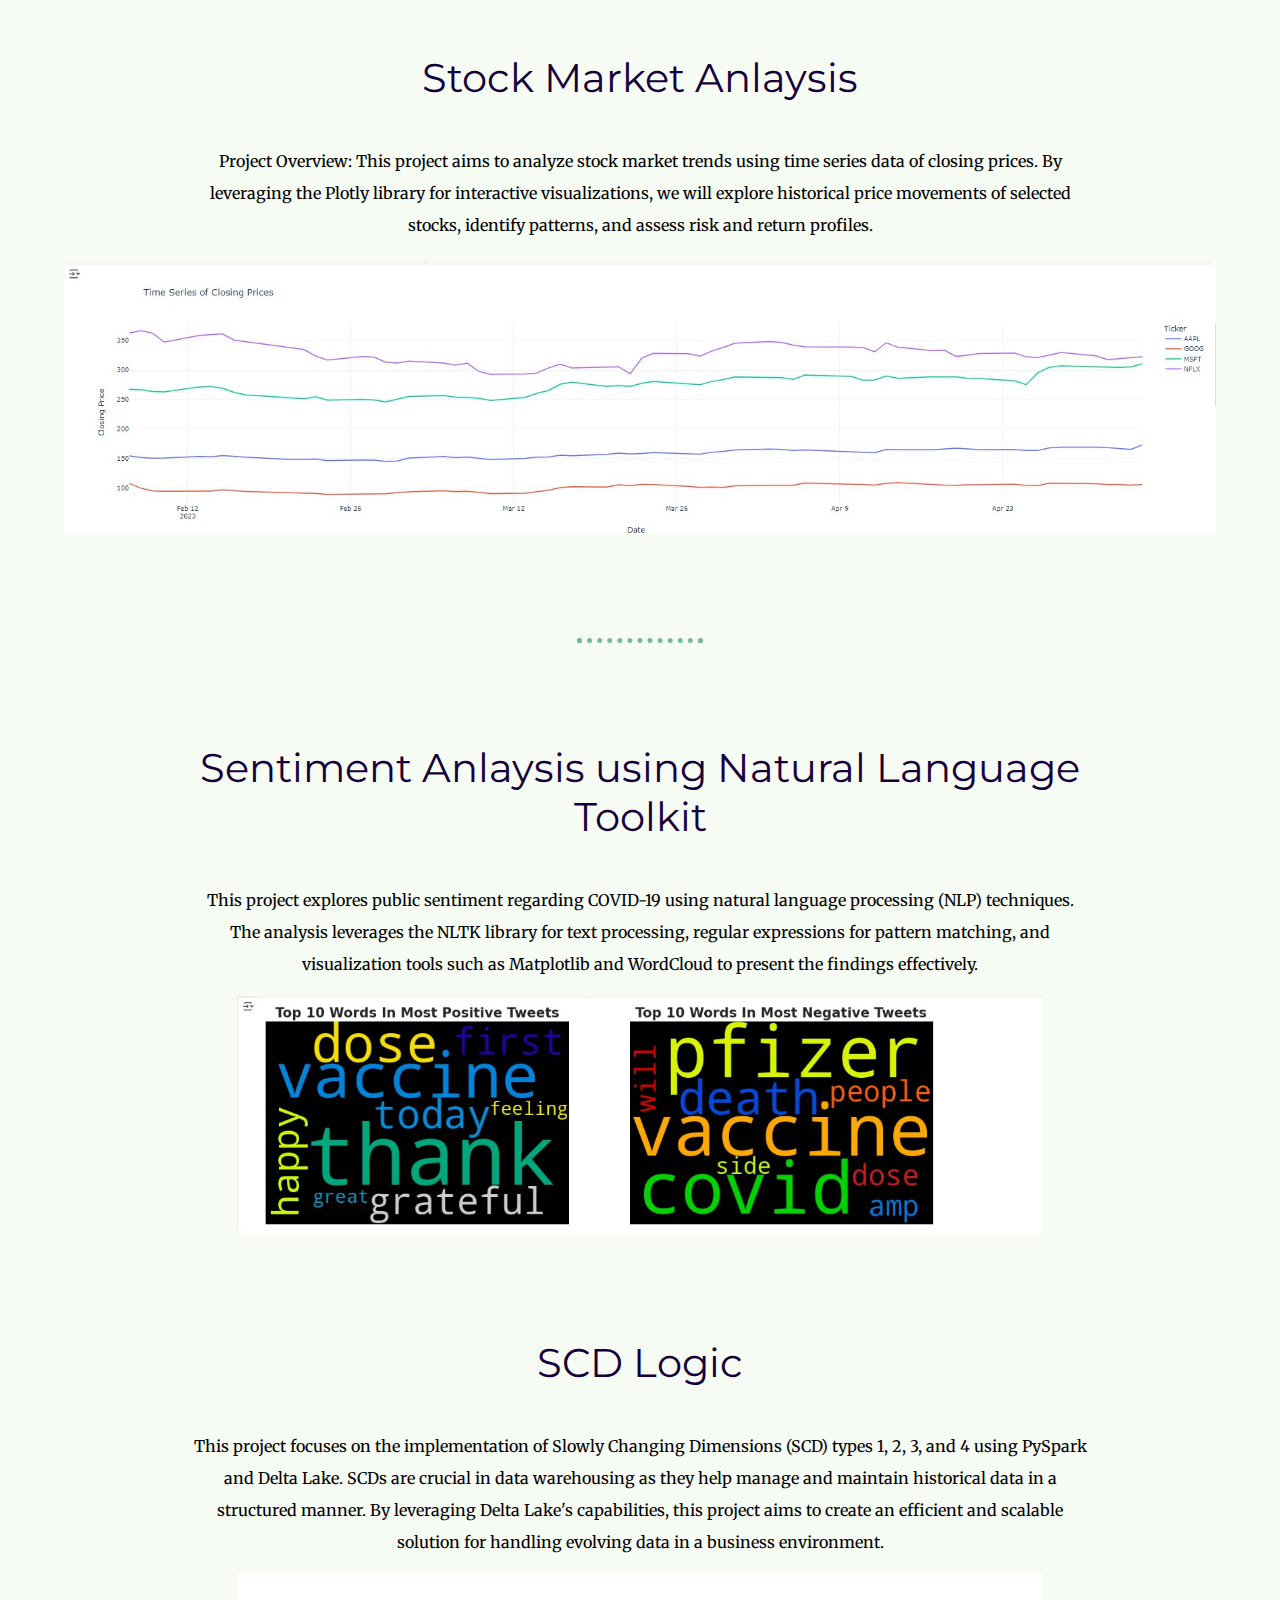
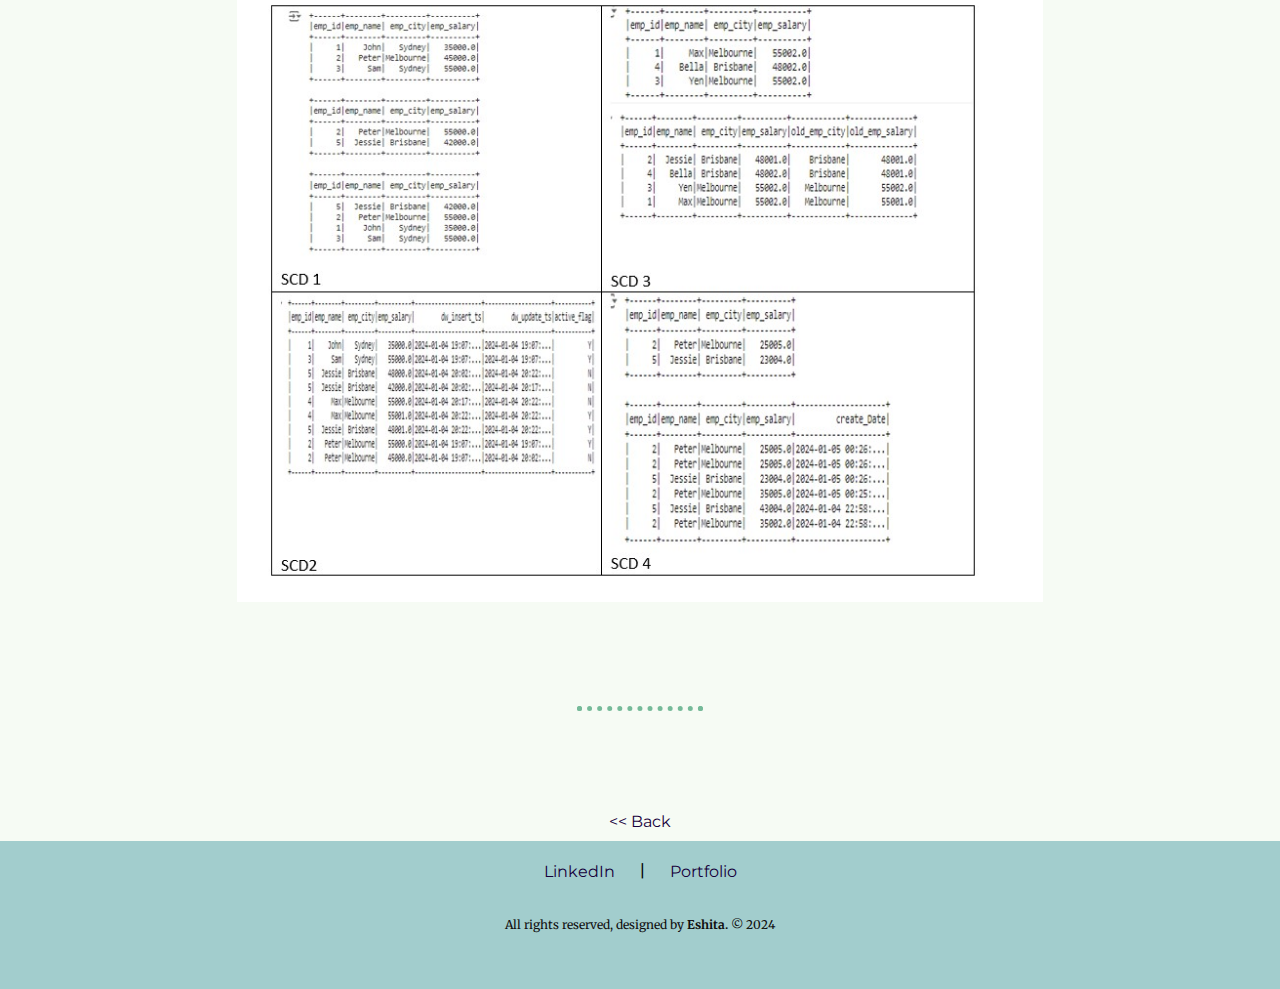
==== projects.html @ a1ab0dfa "Added project showcase page" ====
<!DOCTYPE html>
<html lang="en" dir="ltr">
  <head>
    <meta charset="utf-8">
    <title>Eshita</title>
    <!-- <meta http-equiv="refresh" content="10"> ********* This code auto refreshes your webpage after a set period of time-->
    <link rel="stylesheet" href="css/style.css">
    <link rel="icon" href="favicon.ico">
    <link rel="preconnect" href="https://fonts.googleapis.com">
    <link rel="preconnect" href="https://fonts.gstatic.com" crossorigin>
    <link href="https://fonts.googleapis.com/css2?family=Merriweather&family=Montserrat&family=Sacramento&display=swap" rel="stylesheet">
  </head>

  <body>
    

    <div class="two">
      <div class="profile">
        <br>
        <h2>Stock Market Anlaysis</h2>
        <p class="portfolio-introduction">
            Project Overview: This project aims to analyze stock market trends using time series data of closing prices. By leveraging the Plotly library for interactive visualizations, we will explore historical price movements of selected stocks, identify patterns, and assess risk and return profiles.</p>
        <br>
        <img class="worksample-image" src="images/stockmarket.jpg" alt="Eshita's picture">
      </div>
      <hr>



      <div class="portfolio-row">
        <h2>Sentiment Anlaysis using Natural Language Toolkit</h2>
        <p>This project explores public sentiment regarding COVID-19 using natural language processing (NLP) techniques. The analysis leverages the NLTK library for text processing, regular expressions for pattern matching, and visualization tools 
            such as Matplotlib and WordCloud to present the findings effectively.</p>
        <img class="worksample-image" src="images/sentimentanalysis.jpg" alt="computer-image">
      </div>

      <div class="portfolio-row">
        <h2>SCD Logic</h2>
        <p>This project focuses on the implementation of Slowly Changing Dimensions (SCD) types 1, 2, 3, and 4 using PySpark and Delta Lake. SCDs are crucial in data warehousing as they help manage and maintain historical data in a structured manner. By leveraging Delta Lake's capabilities, this project aims to create an efficient and scalable solution for handling evolving data in a business environment.</p>
        <img class="worksample-image" src="images/scdlogic.jpg" alt="computer-image">
      </div>

 
      <hr>
      <div class="contact-me">
        <a href="index.html"><< Back</a>
      </div>
      

    </div>

    <div class="three">
      <a class="footer-link" href="https://www.linkedin.com/in/eshita1/">LinkedIn</a> |
      
      <a class="footer-link" href="https://github.com/Eshita781996">Portfolio</a>
      <br>
      <p class="copyright"> All rights reserved, designed by <strong>Eshita.</strong> © 2024</p>

    </div>


  </body>

</html>
---- css/style.css ----
h1{
  font-family: 'Sacramento', cursive;
  font-size: 3.625rem;
  margin: 15px auto 0 auto;
}

h2{
  color: #16003B;
  font-family: 'Montserrat', sans-serif;
  font-size: 2.5rem;
  font-weight: normal;
  padding-bottom: 10px;
}

h3{
  font-family: 'Montserrat', sans-serif;
  color: #16003B;
}

a{
  color: #16003B;
  font-family: 'Montserrat', sans-serif;
  margin: 10px 20px;
  text-decoration: none;
}

a:hover{
  color: #EAF6F6;
}

hr{
  border: dotted #76BA99 5px;
  border-bottom: none;
  width: 9%;
  margin: 100px auto 100px auto;
}

body{
  margin: 0;
  text-align: center;
  font-family: 'Merriweather', serif;
  color: #000000;
}

p{
  line-height: 2;
}

.alx{
  margin: inherit;
}

.alx:hover{
  color: blue;
}

.horizontal-rule-1{
  margin-top: 0;
  margin-bottom: 40px;
}

.horizontal-rule-2{
  margin-bottom: 3px;
}

.one{
  background-color: #A2CDCD;
  position: relative;
  padding-top: 126px;
}

.two{
  background-color: #F6FBF4;
  margin: 0 auto;
  padding-bottom: 10px;
}

.three{
  background-color: #A2CDCD;
  /* padding: 50px 0 20px; --------- padding removes color But will adjust container*/
  padding-top: 20px;
  padding-bottom: 20px;
}

.me{
  max-width: 23.5%;
  float: left;
  margin-left: 30px;
  margin-top: -55px;
}

.hey{
  padding-left: 20%;
}

.header1{
  color: black;
  font-weight: bold;
  margin-top: 60px;
  margin-bottom: 0;
  font-size: 30px;
}

.top-cloud{
  position: absolute;
  right: 185px;
  top: 40px;
}

.buttom-cloud{
  position: absolute;
  left: 350px;
  bottom: 400px;
}

.my-image{
  max-width: 30%;
}
.worksample-image{
  max-width: 90%;
}
.mountain{
  max-width: 200px;
  margin-top: 55px;
  margin-bottom: 3px;
}

.skill-row{
  max-width: 50%;
  margin: 100px auto 100px auto;
  text-align: left;
}
.portfolio-row{
  max-width: 70%;
  margin: 100px auto 100px auto;
  text-align: center;
}

.computer{
  width: 25%;
  float: left;
  margin-right: 30px;
}

.technical-writing{
  width: 25%;
  float: right;
  margin-right: 30px;
  /* To keep the text under the image use the clear elemnt, that is

    .(whatever class name you give to the <p> tag) {
      clear: left;
  }*/
}

.time-management{
  width: 25%;
  float: left;
  margin-right: 30px;
}

.introduction{
  width: 30%;
  margin: auto;
}
.portfolio-introduction{
  width: 70%;
  margin: auto;
}

.telephone{
  margin-right: 15px;
}

.contact-message{
  width: 40%;
  margin: 25px auto 40px;
}

.copyright{
  color: #100F0F;
  font-size: 0.75rem;
  padding: 20px 0;
}

.btn{
  background: #11cdd4;
  background-image: -webkit-linear-gradient(top, #11cdd4, #11999e);
  background-image: -moz-linear-gradient(top, #11cdd4, #11999e);
  background-image: -ms-linear-gradient(top, #11cdd4, #11999e);
  background-image: -o-linear-gradient(top, #11cdd4, #11999e);
  background-image: linear-gradient(to bottom, #11cdd4, #11999e);
  -webkit-border-radius: 8;
  -moz-border-radius: 8;
  border-radius: 8px;
  font-family: 'Montserrat', sans-serif;;
  color: #ffffff;
  font-size: 20px;
  padding: 10px 20px 10px 20px;
  text-decoration: none;
}

.btn:hover{
  background: #30e3cb;
  background-image: -webkit-linear-gradient(top, #30e3cb, #2bc4ed);
  background-image: -moz-linear-gradient(top, #30e3cb, #2bc4ed);
  background-image: -ms-linear-gradient(top, #30e3cb, #2bc4ed);
  background-image: -o-linear-gradient(top, #30e3cb, #2bc4ed);
  background-image: linear-gradient(to bottom, #30e3cb, #2bc4ed);
  text-decoration: none;
}
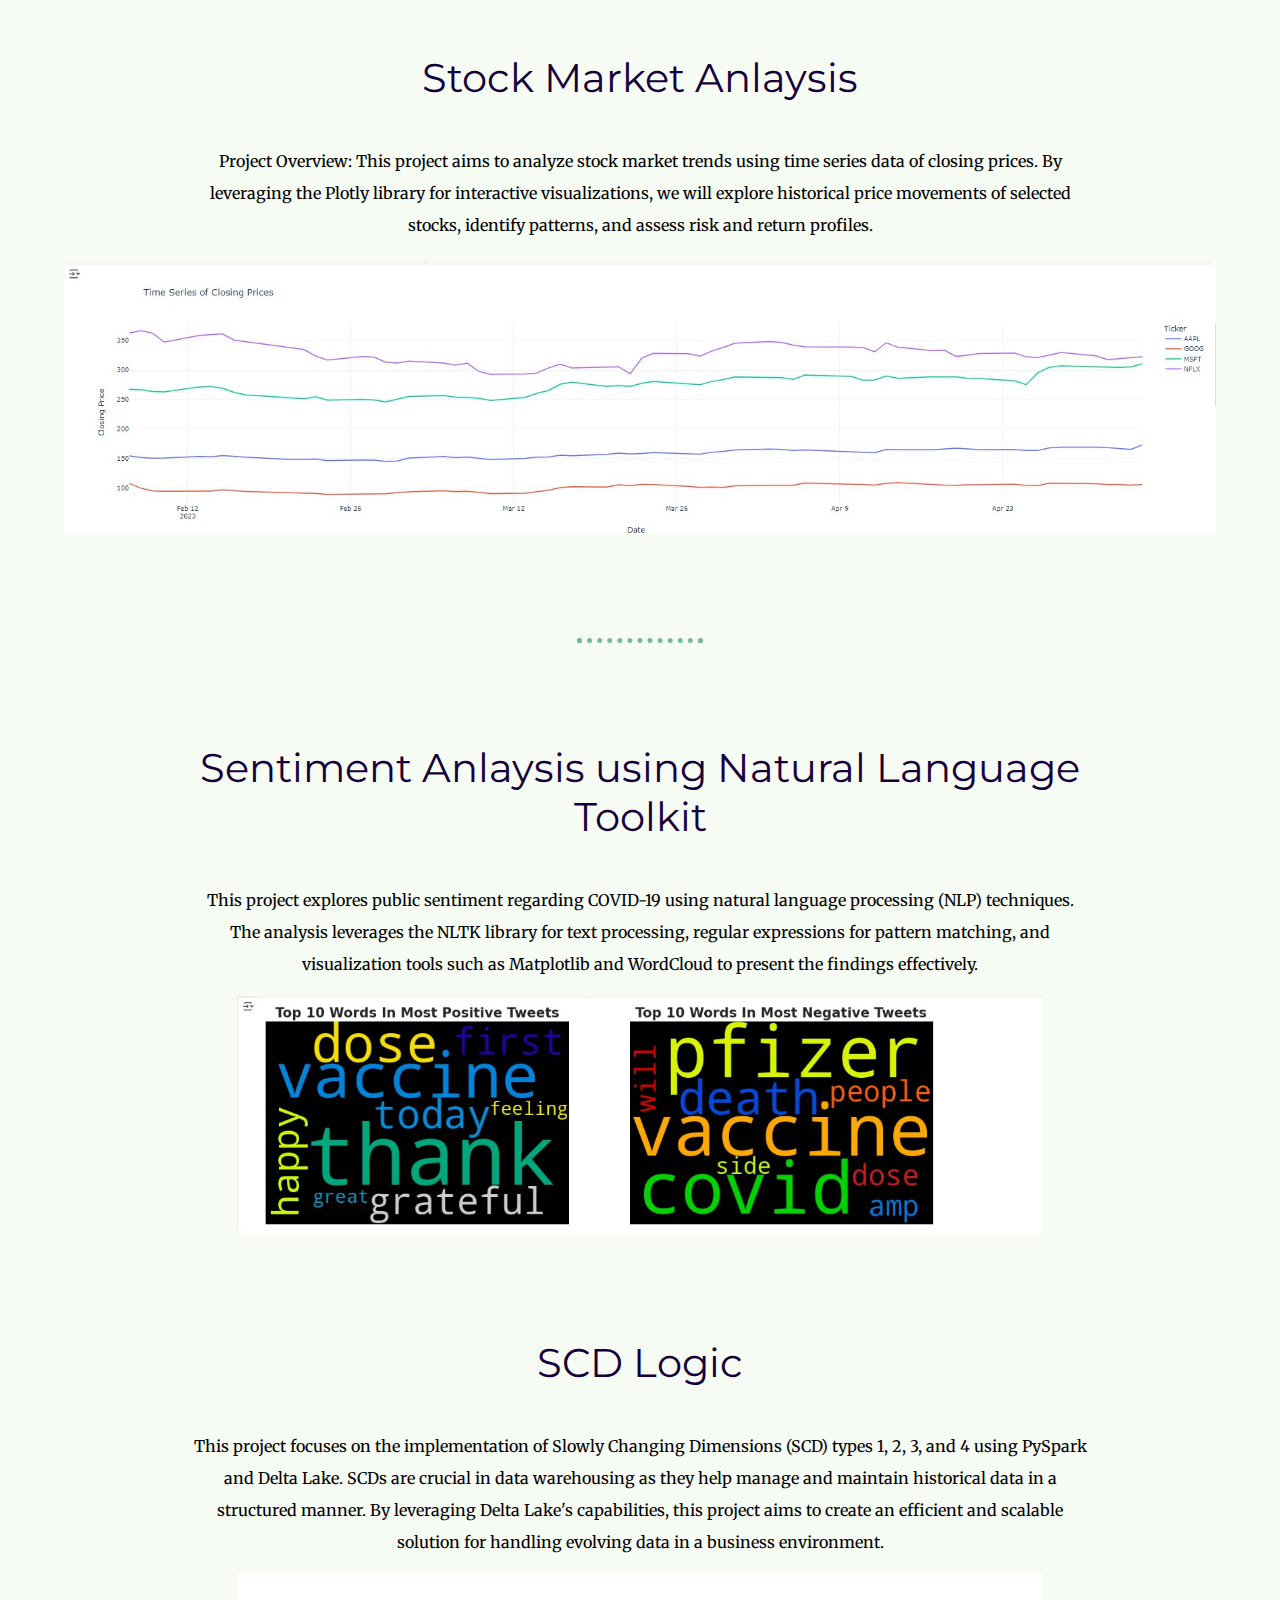
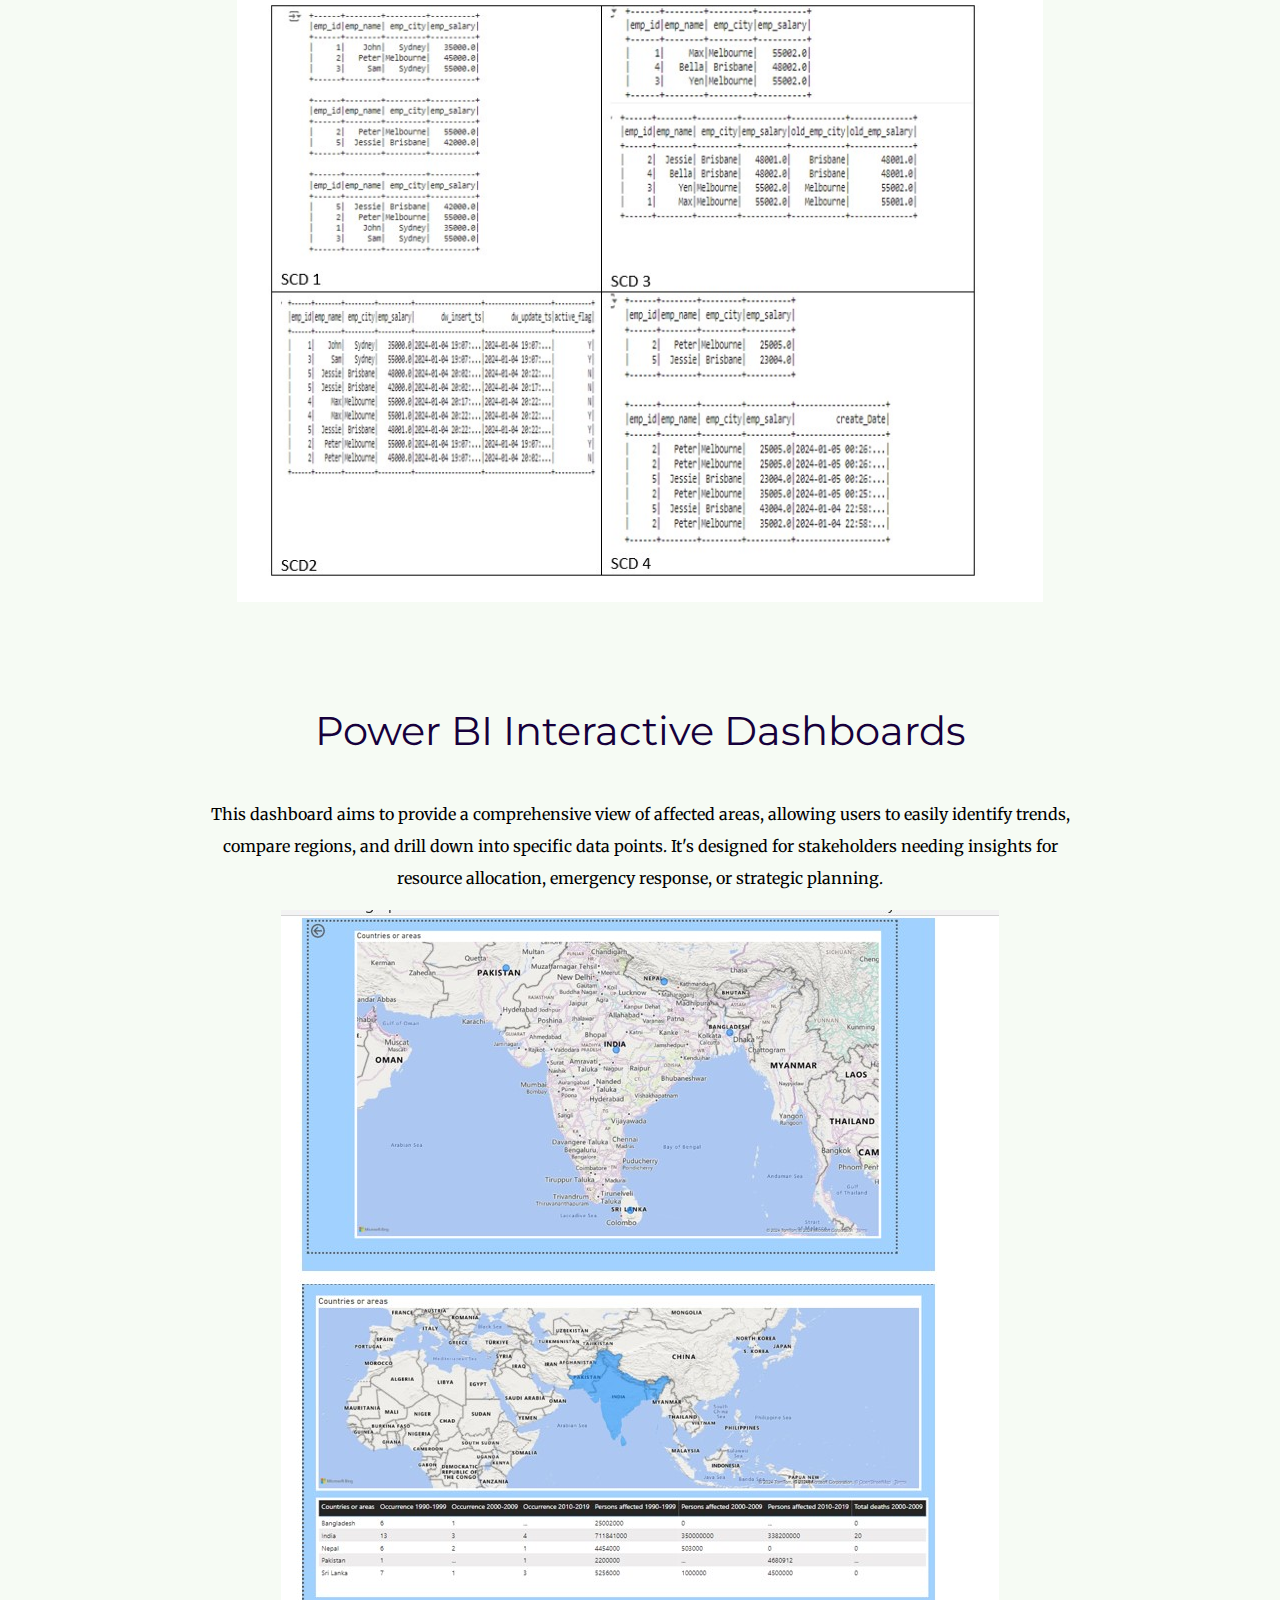
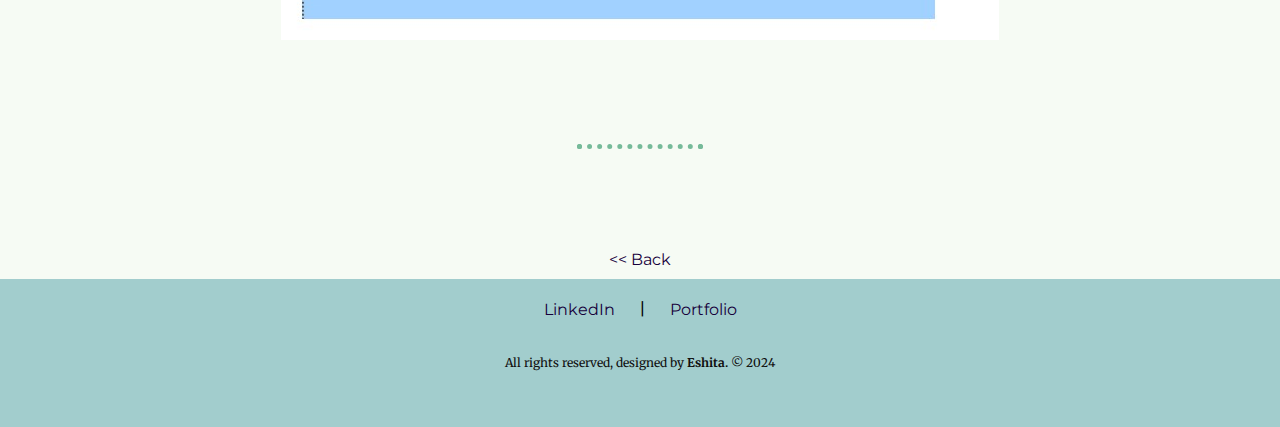
==== commit 9cc57b3a: "Added new bi reporting project" ====
--- a/projects.html
+++ b/projects.html
@@ -39,7 +39,12 @@
         <p>This project focuses on the implementation of Slowly Changing Dimensions (SCD) types 1, 2, 3, and 4 using PySpark and Delta Lake. SCDs are crucial in data warehousing as they help manage and maintain historical data in a structured manner. By leveraging Delta Lake's capabilities, this project aims to create an efficient and scalable solution for handling evolving data in a business environment.</p>
         <img class="worksample-image" src="images/scdlogic.jpg" alt="computer-image">
       </div>
-
+      
+      <div class="portfolio-row">
+        <h2>Power BI Interactive Dashboards</h2>
+        <p>This dashboard aims to provide a comprehensive view of affected areas, allowing users to easily identify trends, compare regions, and drill down into specific data points. It's designed for stakeholders needing insights for resource allocation, emergency response, or strategic planning.</p>
+        <img class="worksample-image" src="images/envstudyusingpowerbi.jpg" alt="computer-image">
+      </div>
  
       <hr>
       <div class="contact-me">
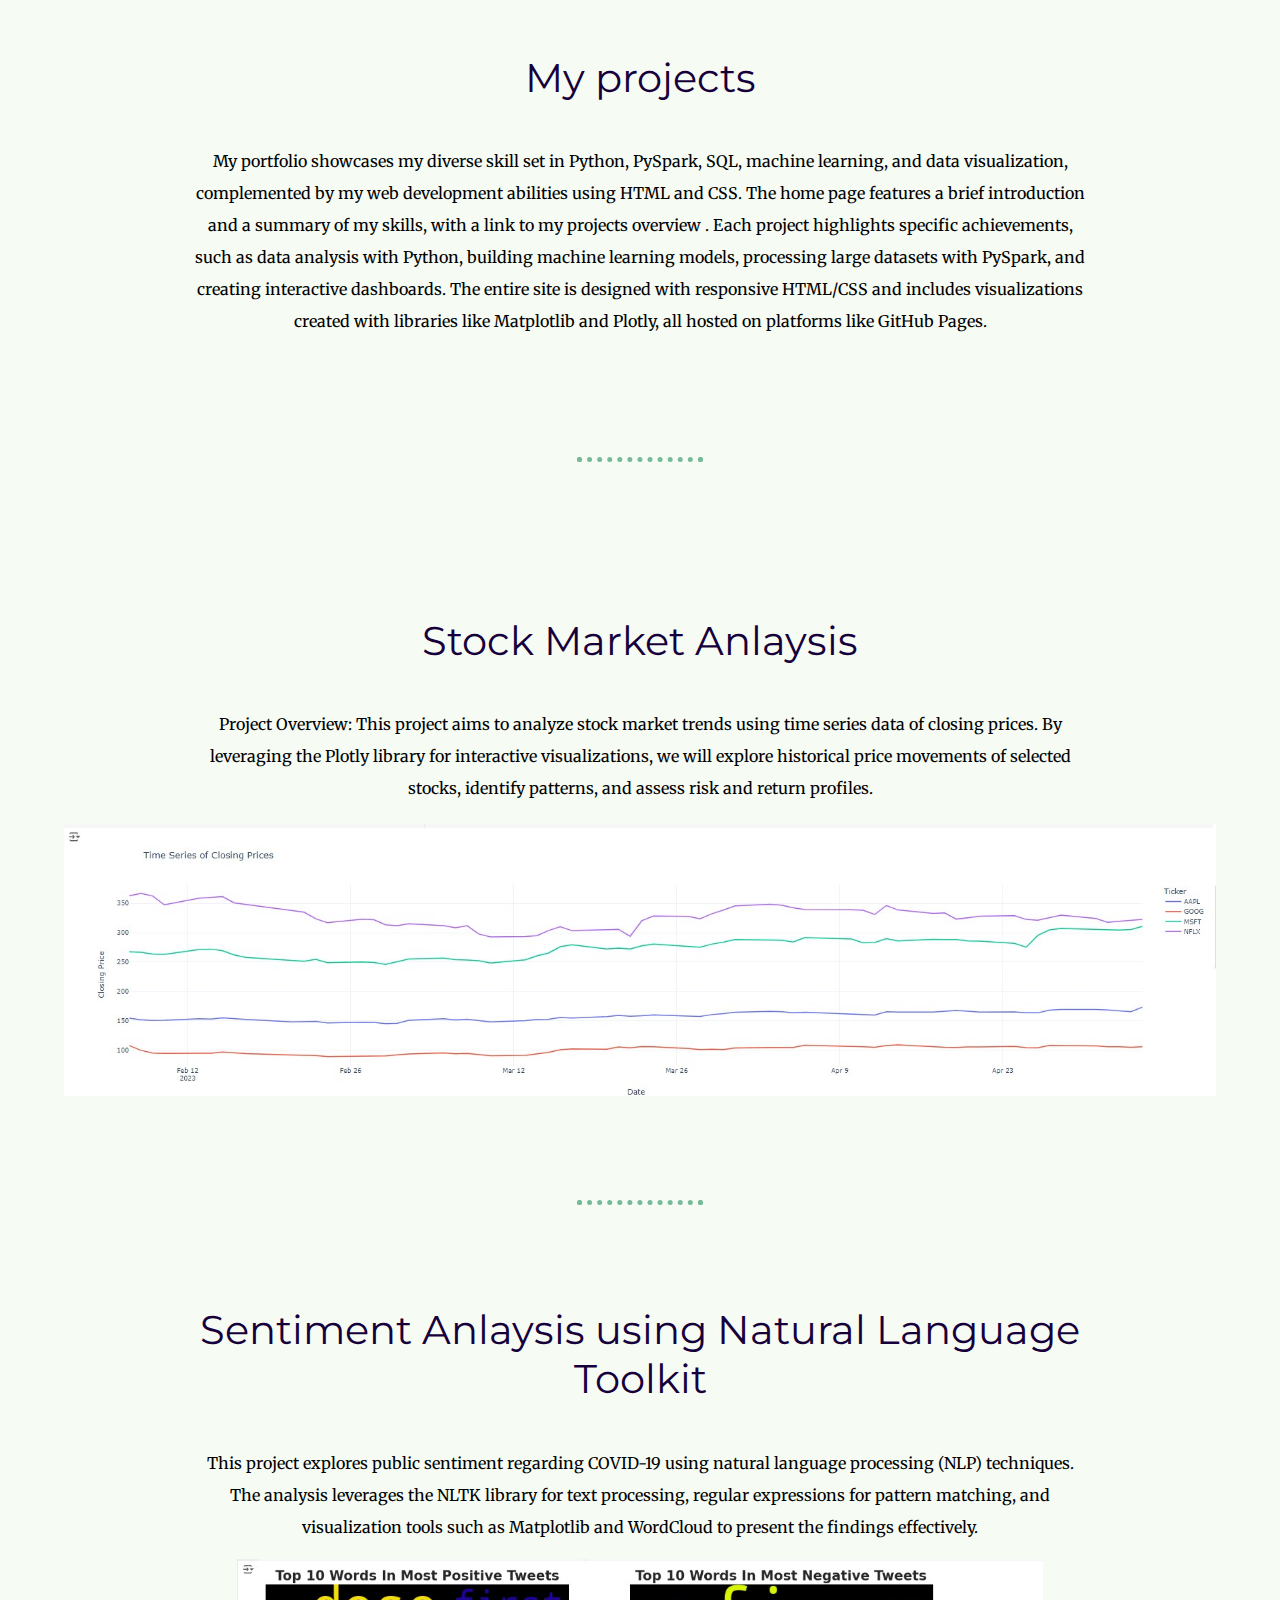
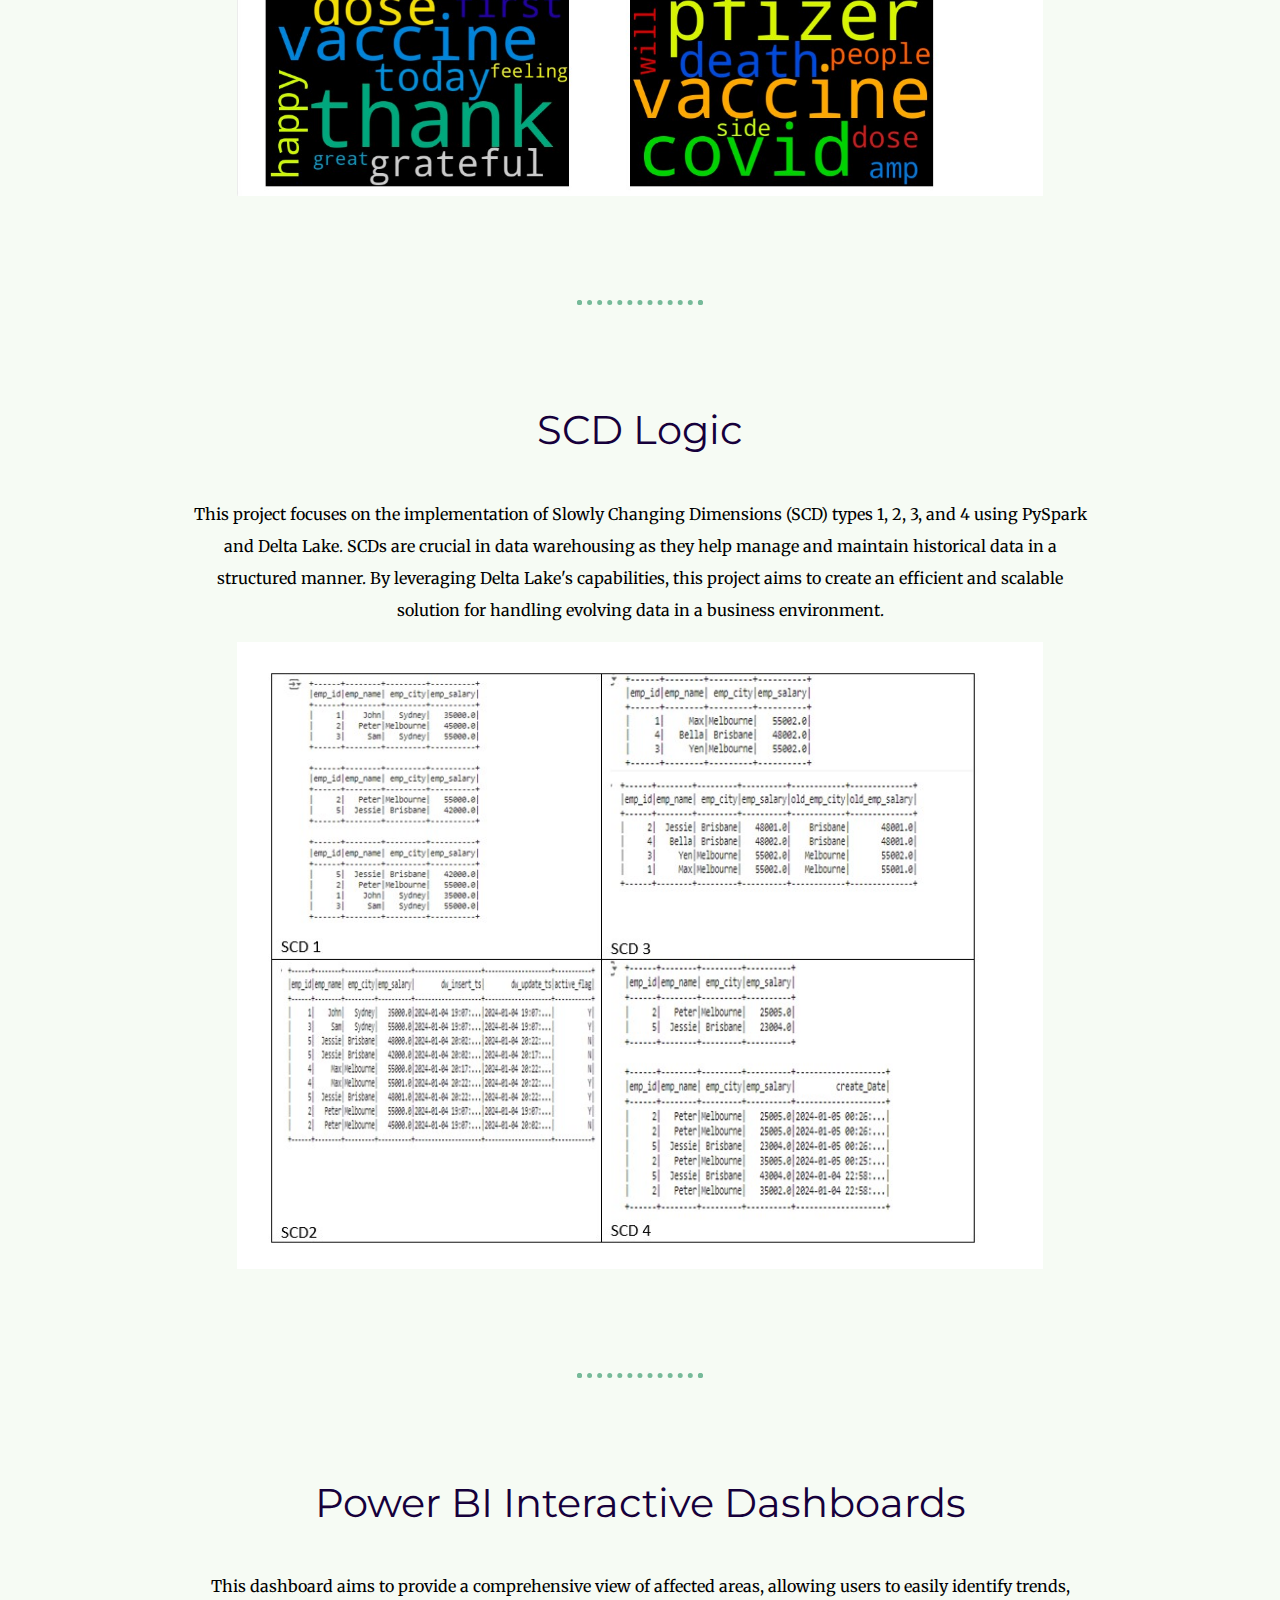
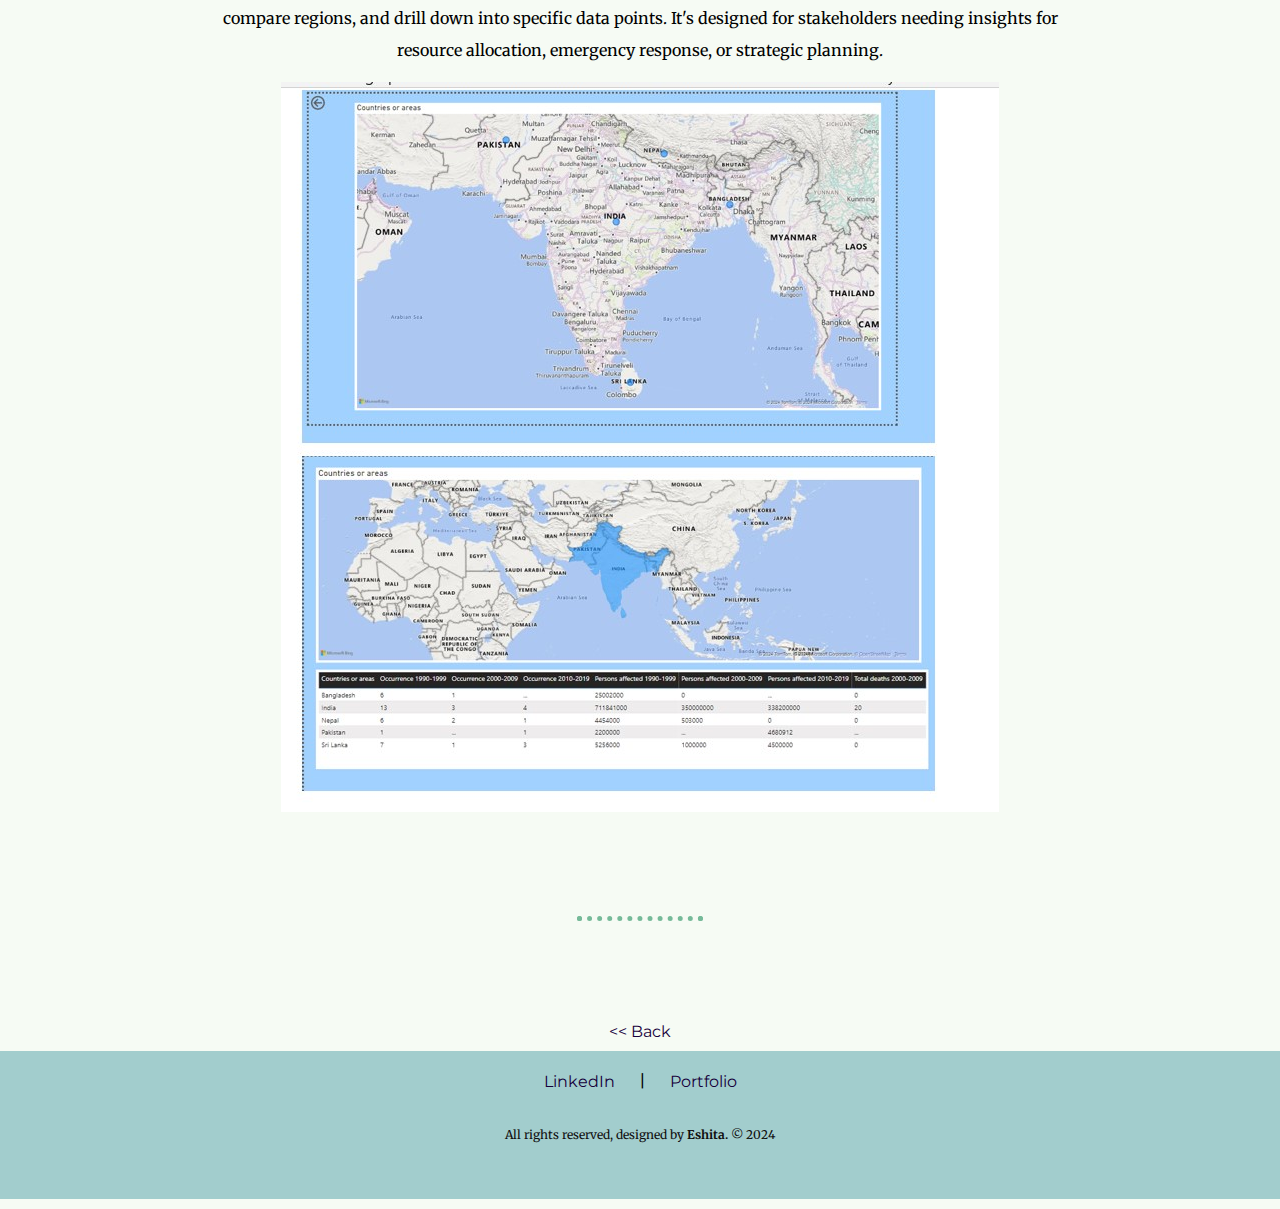
==== commit 59f3575d: "added overview" ====
--- a/projects.html
+++ b/projects.html
@@ -12,7 +12,23 @@
   </head>
 
   <body>
-    
+    <div class="two">
+        <div class="profile">
+          <br>
+          <h2>My projects</h2>
+          <p class="portfolio-introduction">
+              
+My portfolio showcases my diverse skill set in Python, PySpark, SQL, machine learning,
+ and data visualization, complemented by my web development abilities using HTML and CSS. 
+ The home page features a brief introduction and a summary of my skills, 
+ with a link to my projects overview
+ . Each project highlights specific achievements, such as data analysis with Python,
+  building machine learning models, processing large datasets with PySpark, 
+  and creating interactive dashboards. 
+  The entire site is designed with responsive HTML/CSS 
+  and includes visualizations created with libraries like Matplotlib and Plotly, all hosted on platforms like GitHub Pages.</p>       <br>
+       </div>
+        <hr>
 
     <div class="two">
       <div class="profile">
@@ -33,13 +49,13 @@
             such as Matplotlib and WordCloud to present the findings effectively.</p>
         <img class="worksample-image" src="images/sentimentanalysis.jpg" alt="computer-image">
       </div>
-
+    <hr>
       <div class="portfolio-row">
         <h2>SCD Logic</h2>
         <p>This project focuses on the implementation of Slowly Changing Dimensions (SCD) types 1, 2, 3, and 4 using PySpark and Delta Lake. SCDs are crucial in data warehousing as they help manage and maintain historical data in a structured manner. By leveraging Delta Lake's capabilities, this project aims to create an efficient and scalable solution for handling evolving data in a business environment.</p>
         <img class="worksample-image" src="images/scdlogic.jpg" alt="computer-image">
       </div>
-      
+      <hr>
       <div class="portfolio-row">
         <h2>Power BI Interactive Dashboards</h2>
         <p>This dashboard aims to provide a comprehensive view of affected areas, allowing users to easily identify trends, compare regions, and drill down into specific data points. It's designed for stakeholders needing insights for resource allocation, emergency response, or strategic planning.</p>
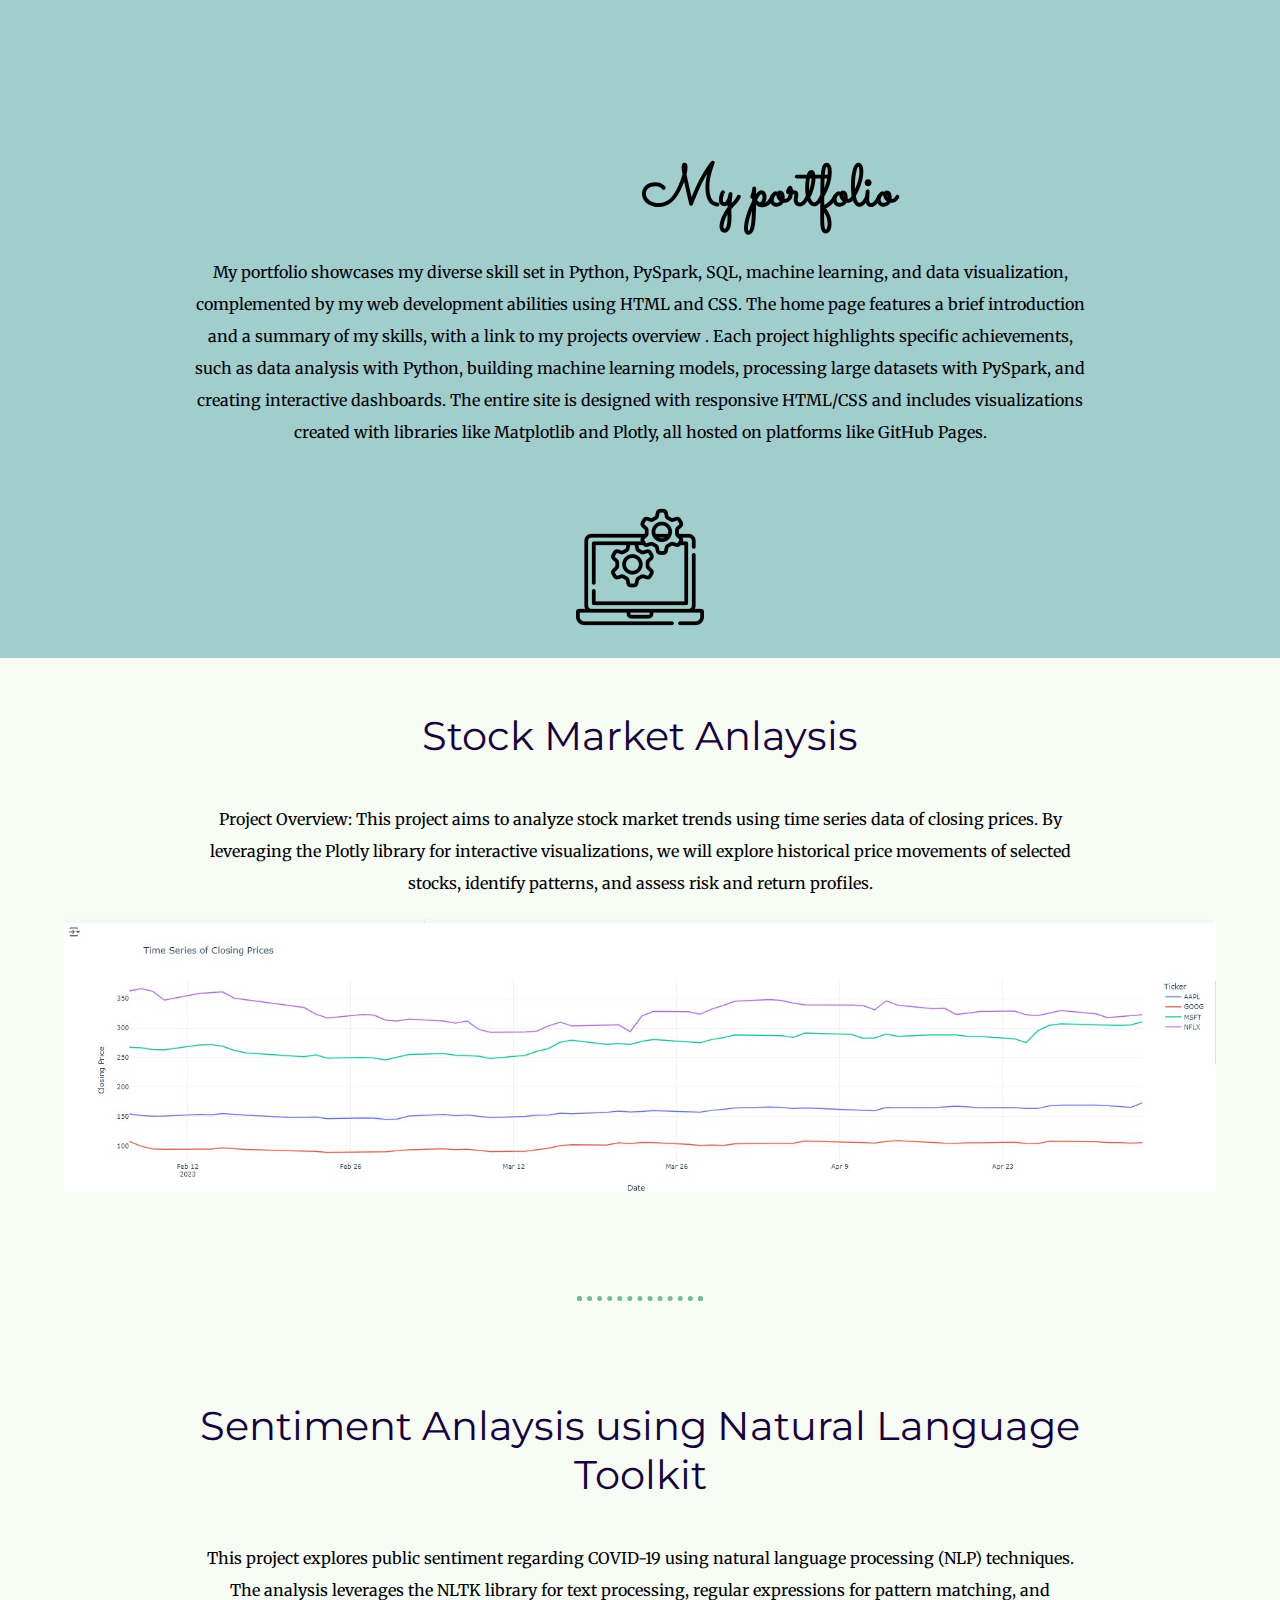
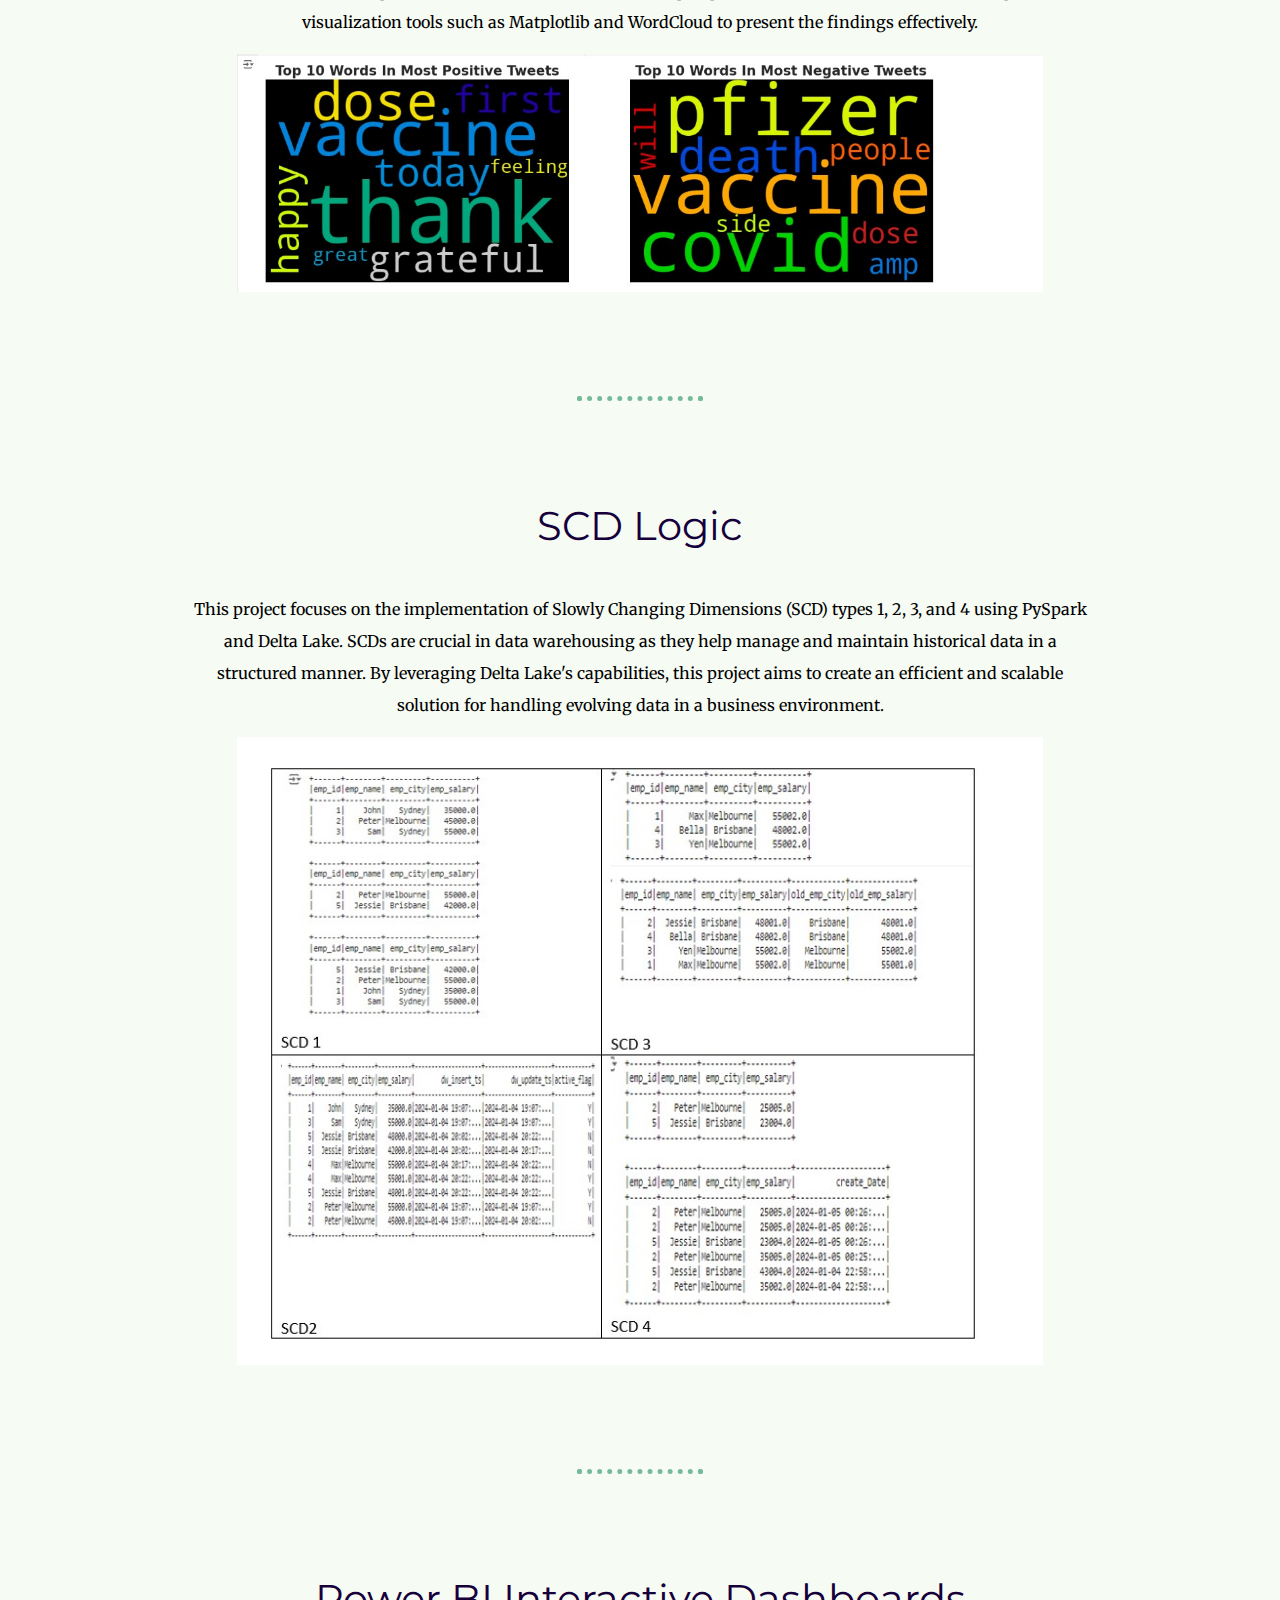
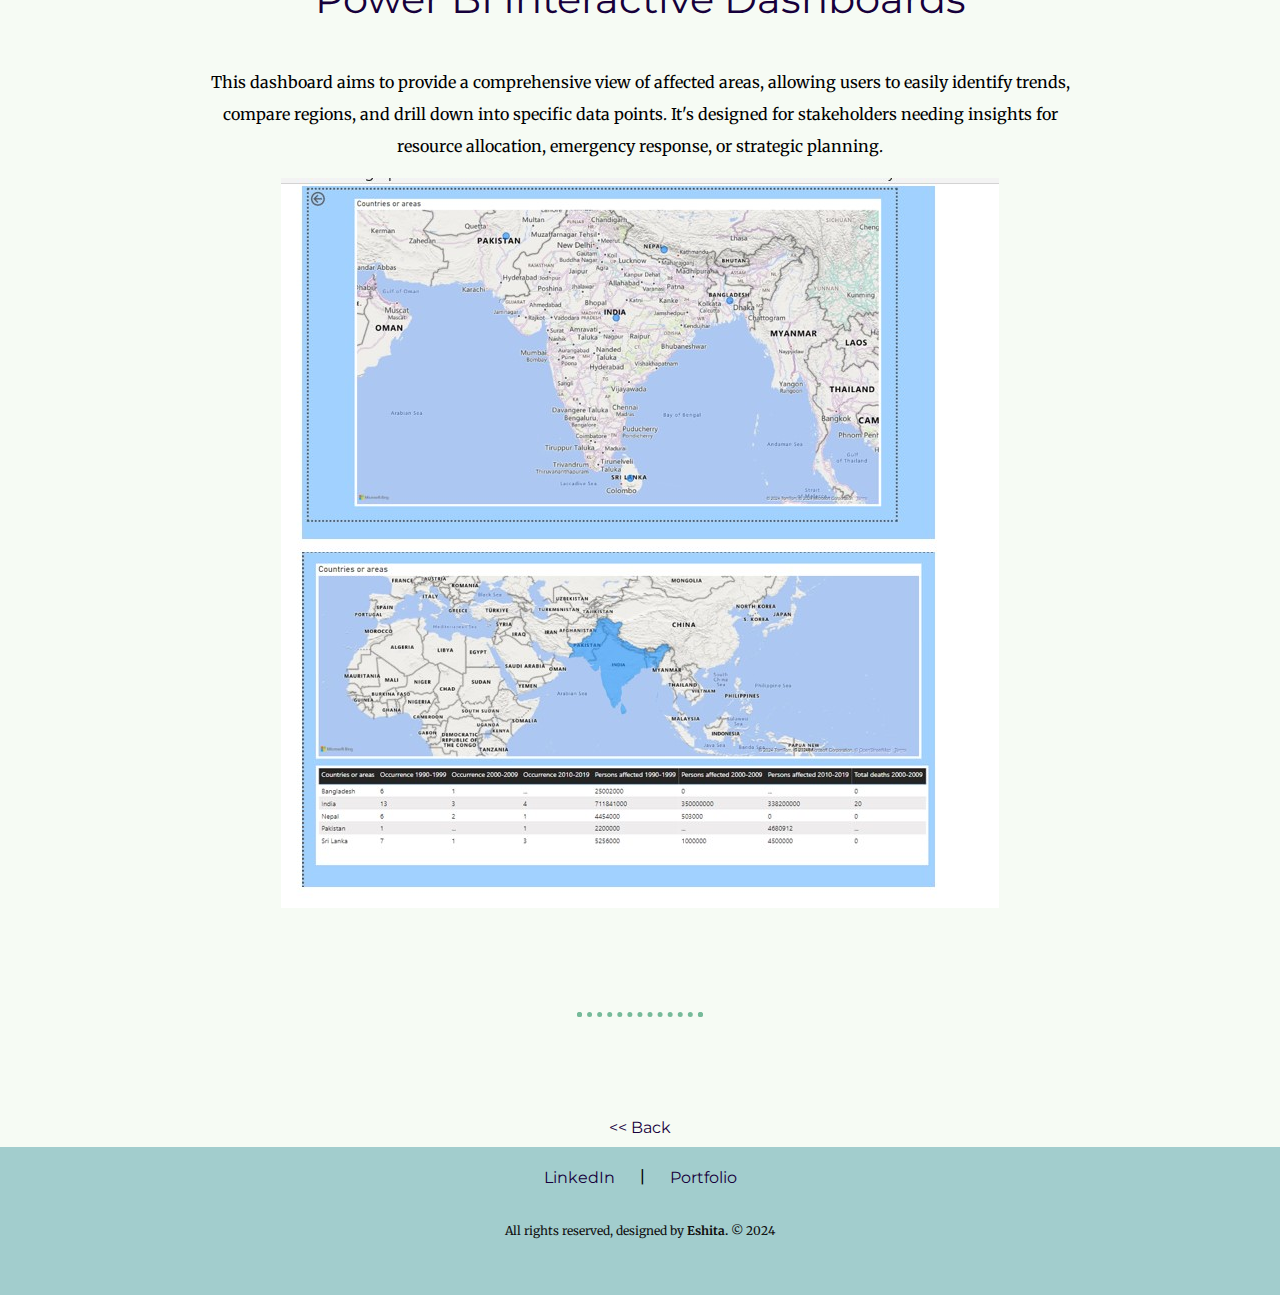
==== commit 5119cf92: "add colors in project.html" ====
--- a/projects.html
+++ b/projects.html
@@ -12,10 +12,12 @@
   </head>
 
   <body>
-    <div class="two">
+    
+    <div class="one">
         <div class="profile">
           <br>
-          <h2>My projects</h2>
+          <h1 class="hey">My portfolio</h1>
+          <br>
           <p class="portfolio-introduction">
               
 My portfolio showcases my diverse skill set in Python, PySpark, SQL, machine learning,
@@ -26,9 +28,11 @@
   building machine learning models, processing large datasets with PySpark, 
   and creating interactive dashboards. 
   The entire site is designed with responsive HTML/CSS 
-  and includes visualizations created with libraries like Matplotlib and Plotly, all hosted on platforms like GitHub Pages.</p>       <br>
-       </div>
-        <hr>
+  and includes visualizations created with libraries like Matplotlib and Plotly, all hosted on platforms like GitHub Pages.</p>     
+  <img class="mountain" src="images/cloud.png" alt="mountain-image">   
+  <br><br>  
+</div>
+
 
     <div class="two">
       <div class="profile">
--- a/css/style.css
+++ b/css/style.css
@@ -66,7 +66,7 @@
 .one{
   background-color: #A2CDCD;
   position: relative;
-  padding-top: 126px;
+  padding-top: 116px;
 }
 
 .two{
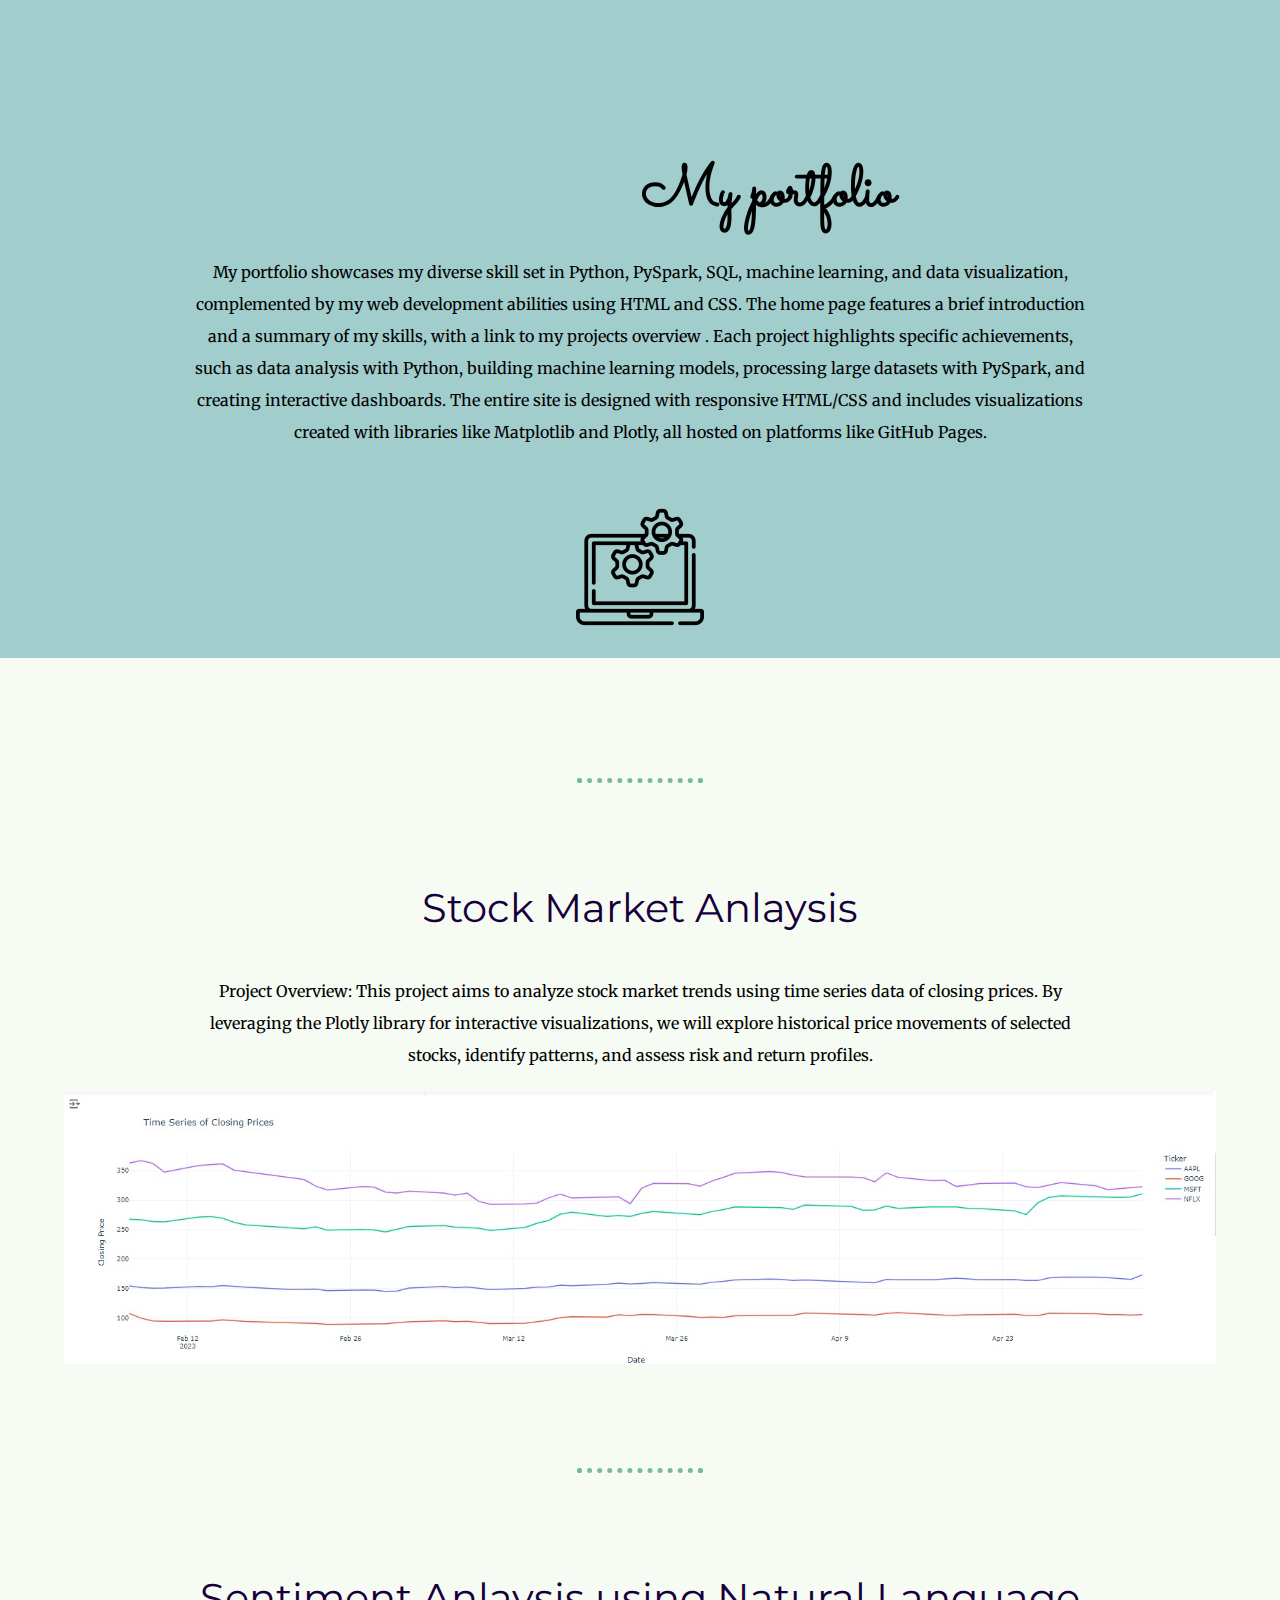
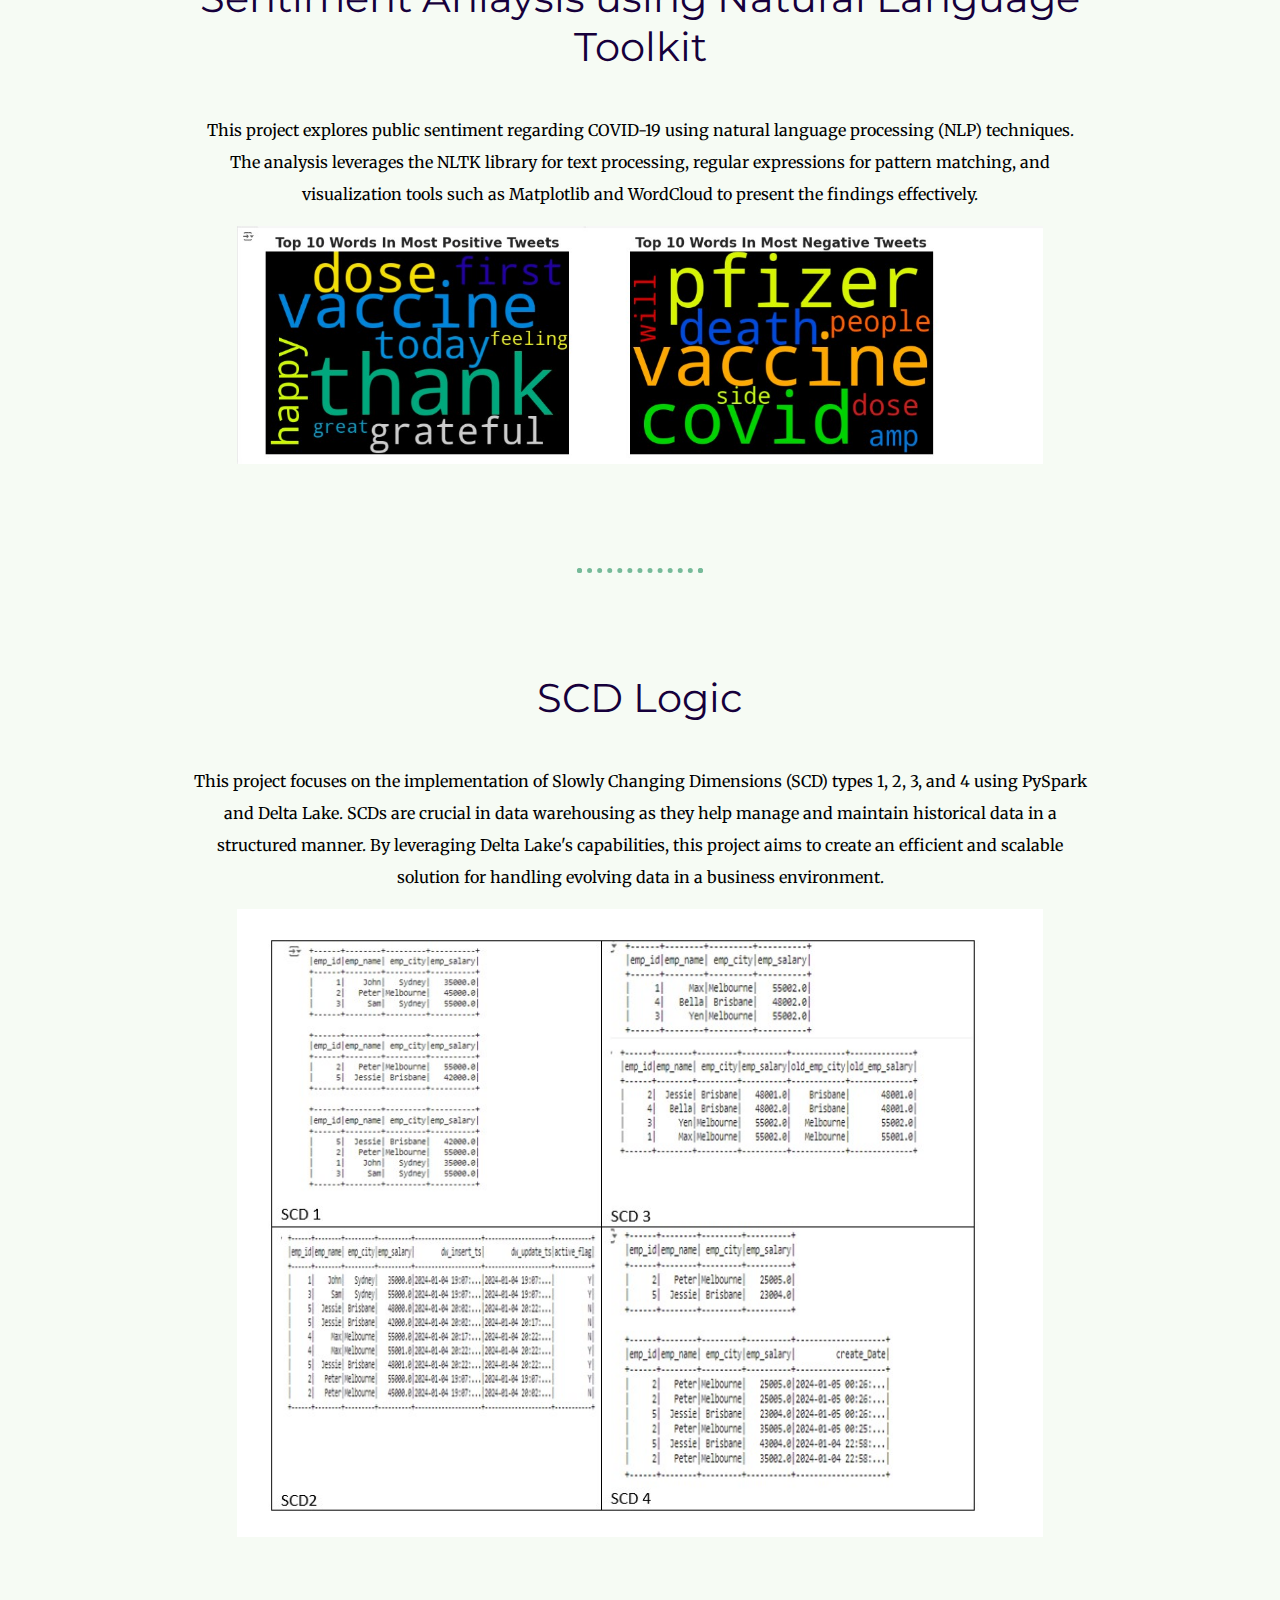
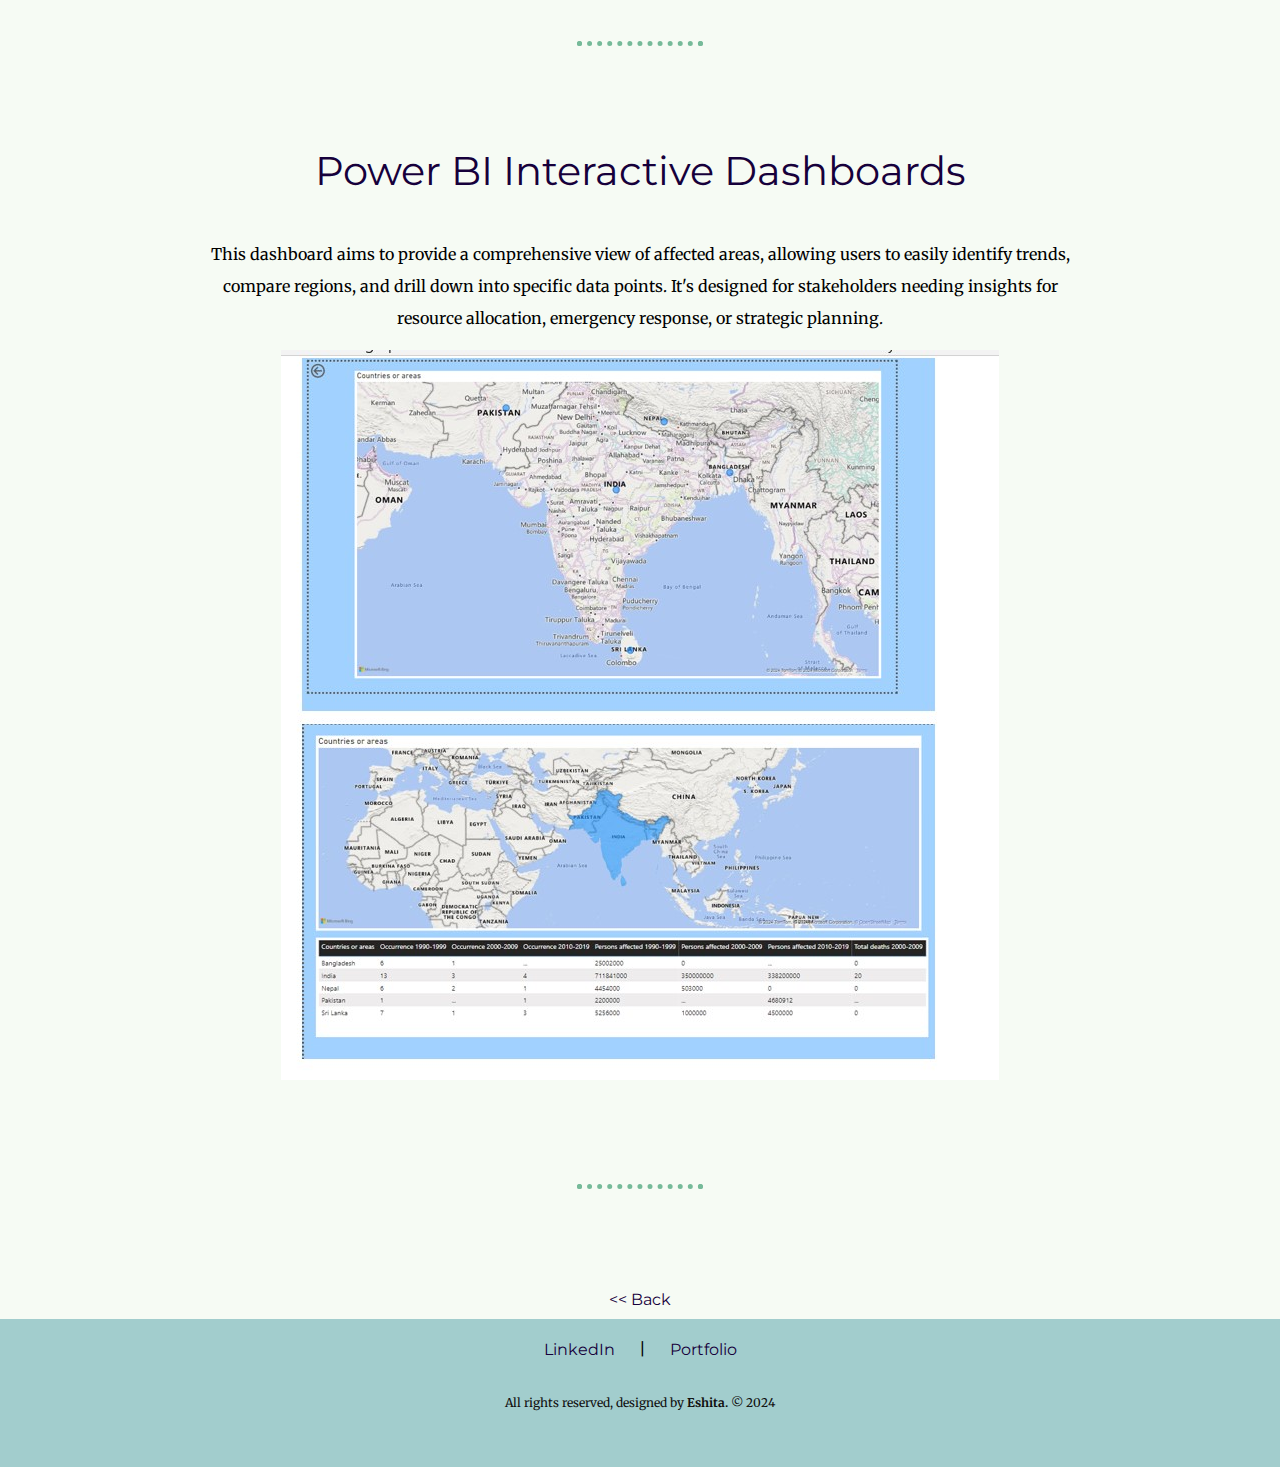
==== commit 333e358c: "add changes in the front view" ====
--- a/projects.html
+++ b/projects.html
@@ -30,13 +30,14 @@
   The entire site is designed with responsive HTML/CSS 
   and includes visualizations created with libraries like Matplotlib and Plotly, all hosted on platforms like GitHub Pages.</p>     
   <img class="mountain" src="images/cloud.png" alt="mountain-image">   
-  <br><br>  
+  <br><br>
+  
 </div>
-
 
     <div class="two">
       <div class="profile">
         <br>
+        <hr>
         <h2>Stock Market Anlaysis</h2>
         <p class="portfolio-introduction">
             Project Overview: This project aims to analyze stock market trends using time series data of closing prices. By leveraging the Plotly library for interactive visualizations, we will explore historical price movements of selected stocks, identify patterns, and assess risk and return profiles.</p>
--- a/css/style.css
+++ b/css/style.css
@@ -98,7 +98,7 @@
   font-weight: bold;
   margin-top: 60px;
   margin-bottom: 0;
-  font-size: 30px;
+  font-size: 20px;
 }
 
 .top-cloud{
@@ -120,7 +120,7 @@
   max-width: 90%;
 }
 .mountain{
-  max-width: 200px;
+  max-width: 150px;
   margin-top: 55px;
   margin-bottom: 3px;
 }
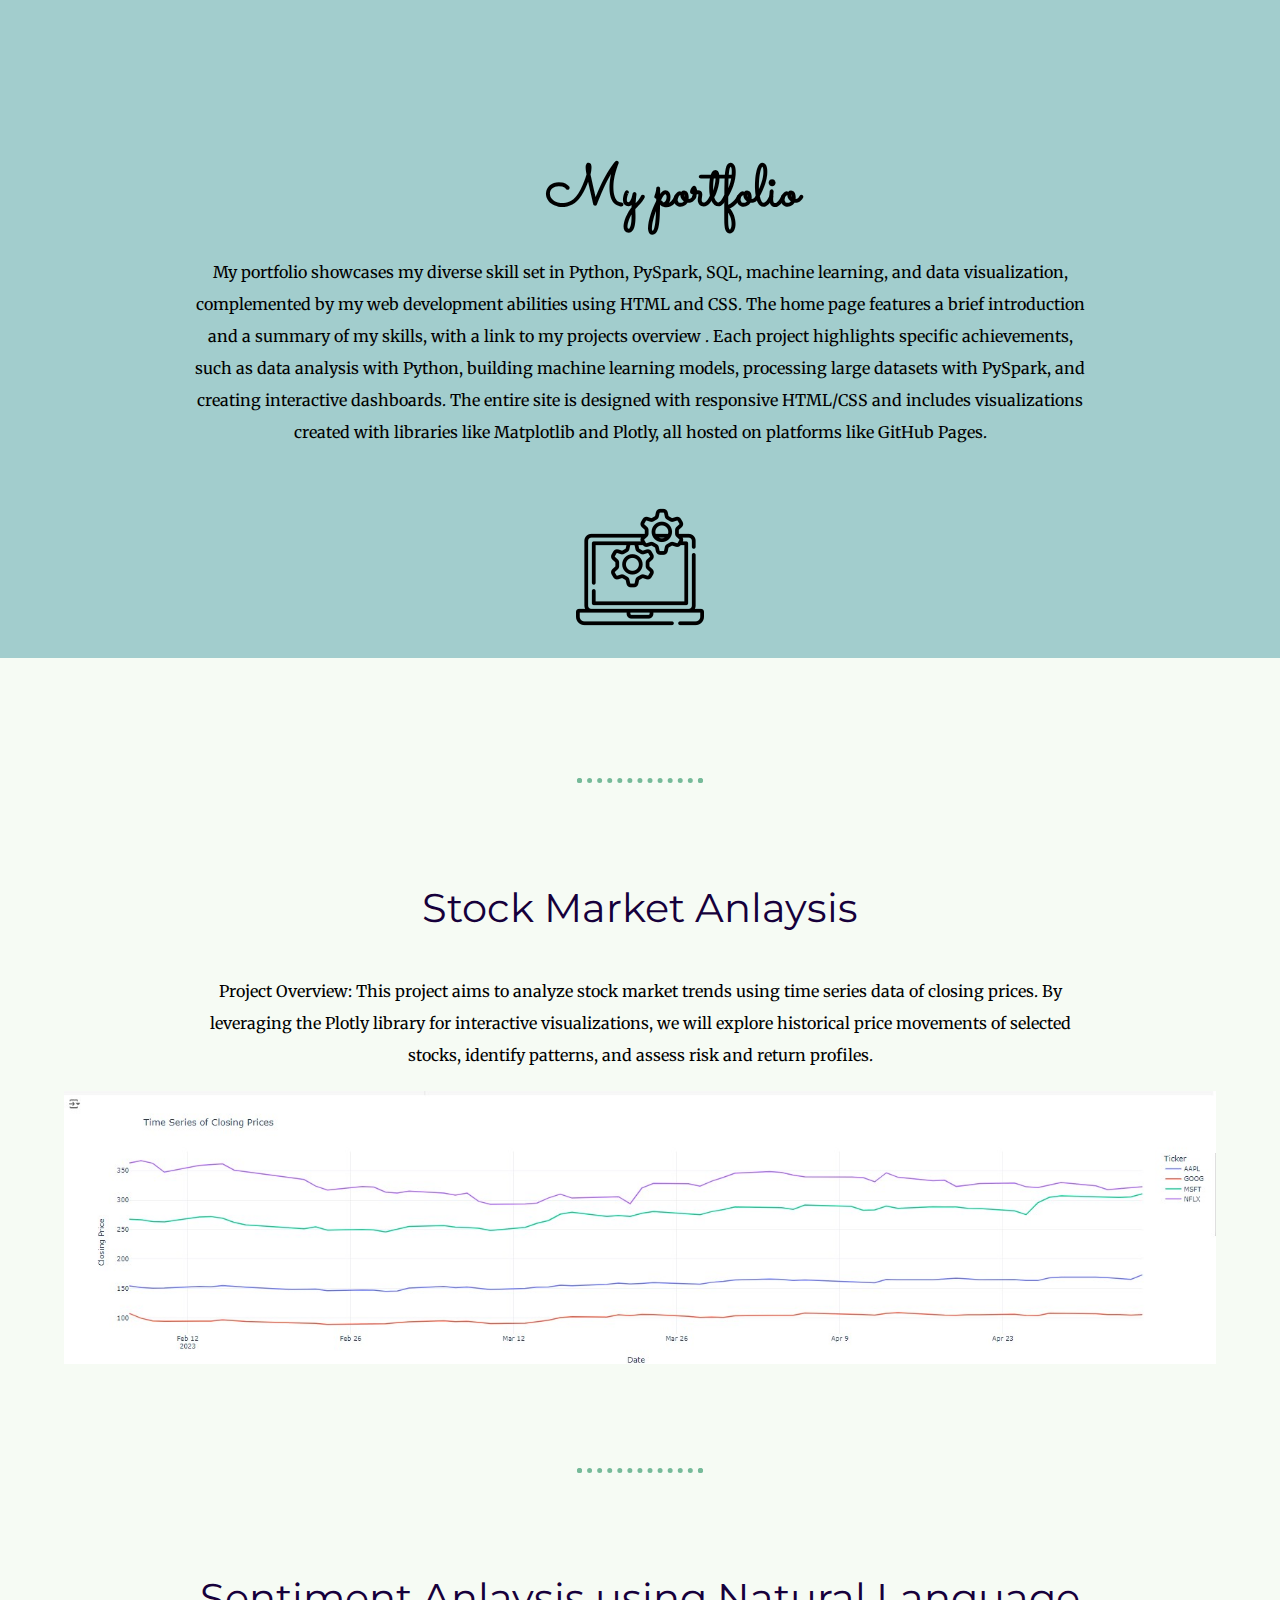
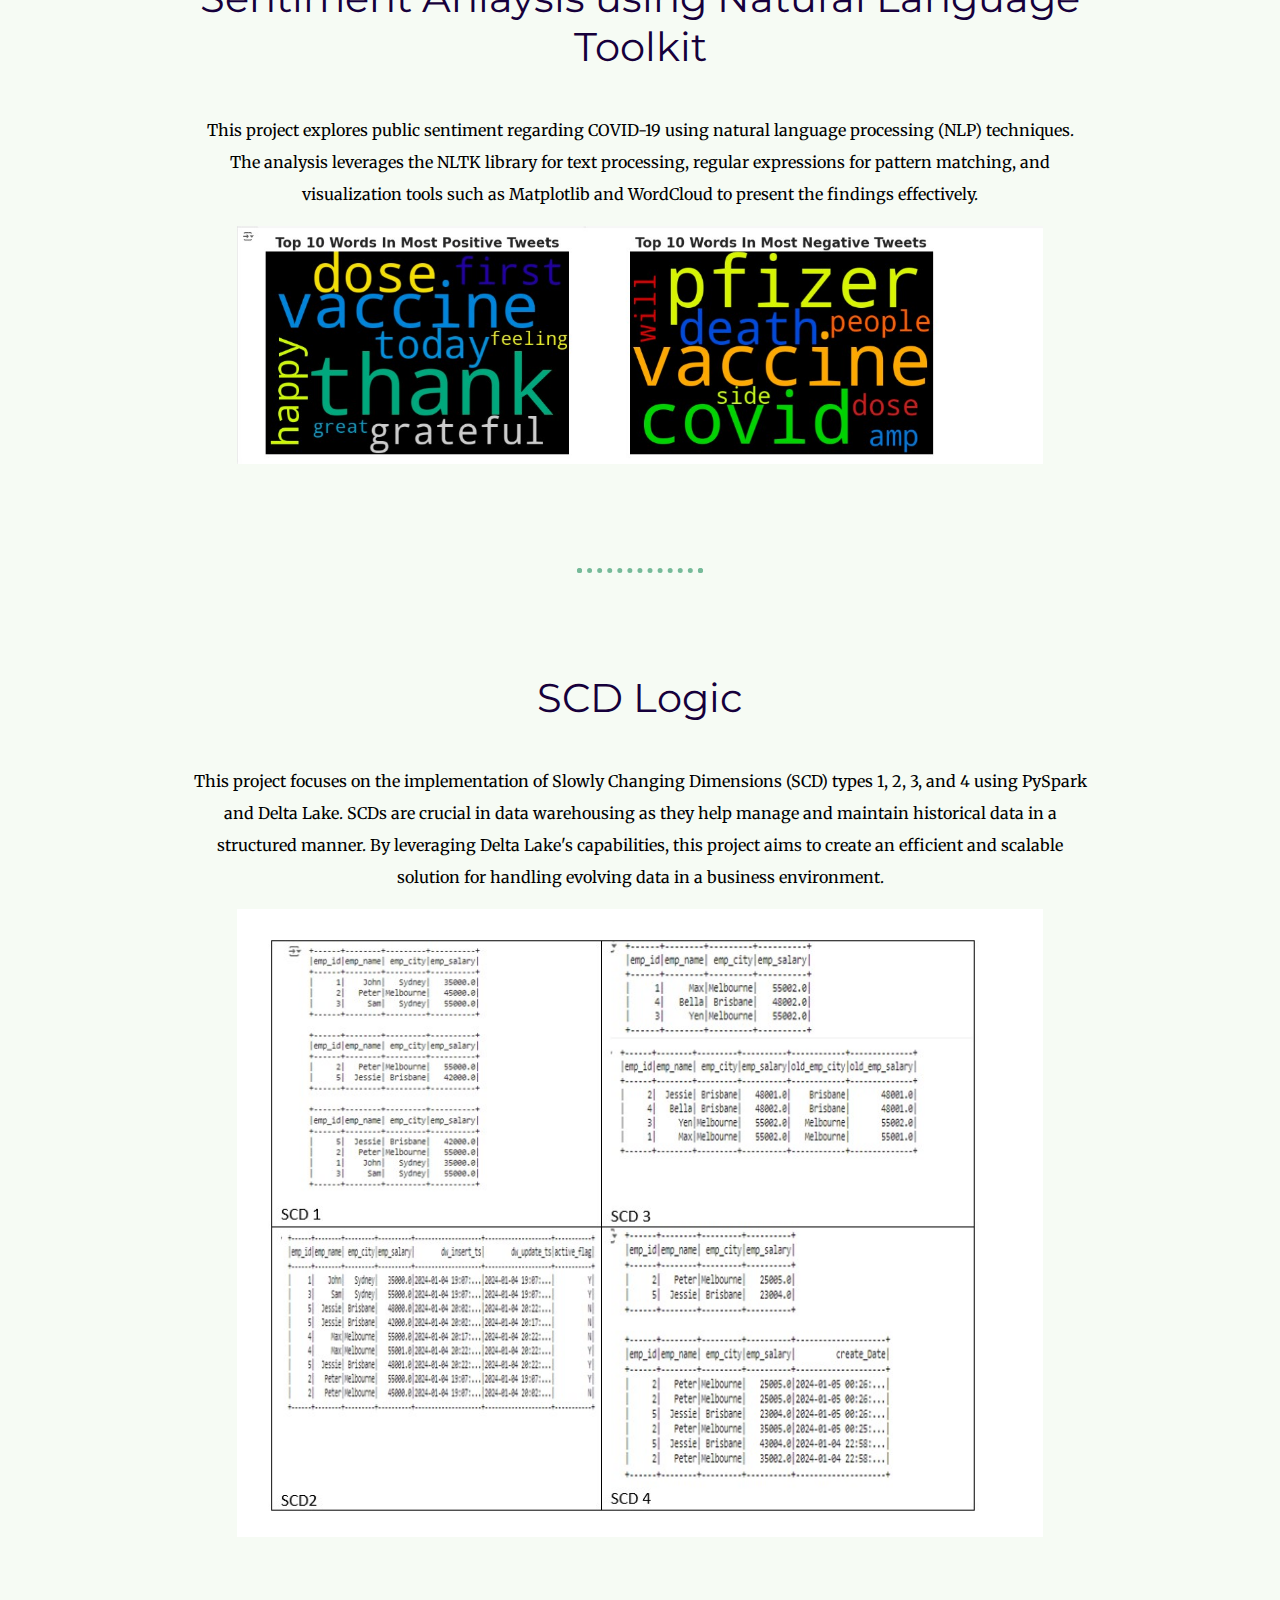
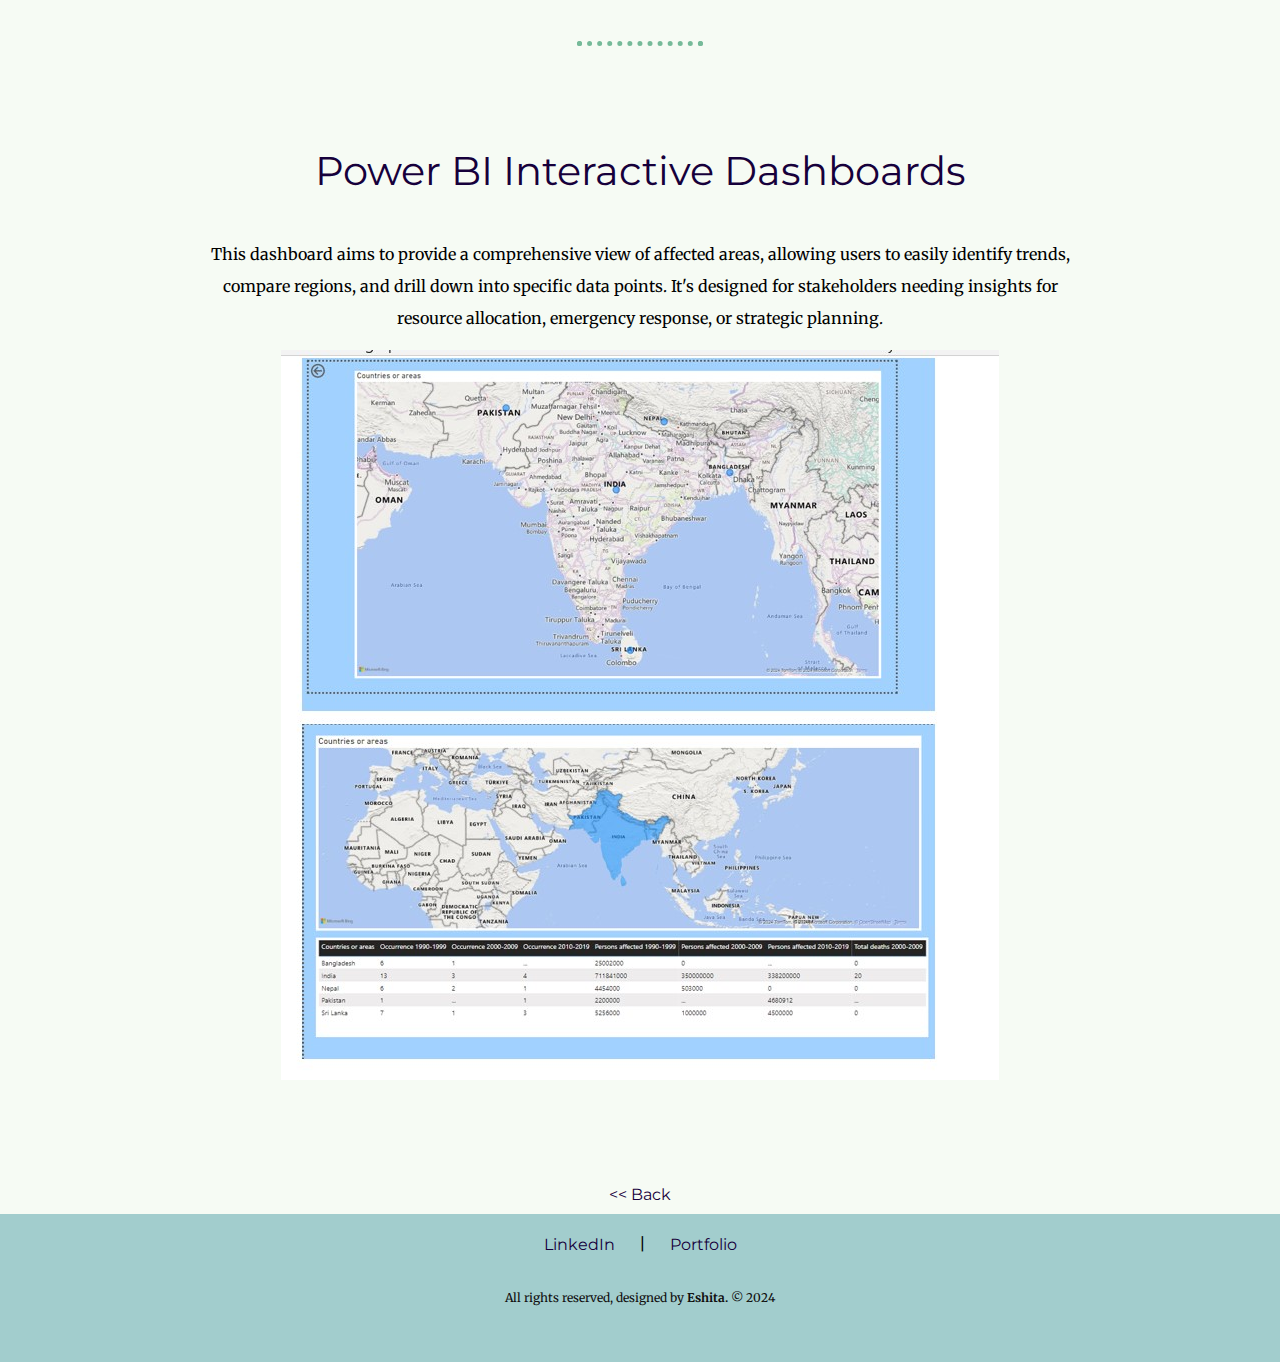
==== commit 15629aa9: "add changes in front ui" ====
--- a/projects.html
+++ b/projects.html
@@ -67,7 +67,6 @@
         <img class="worksample-image" src="images/envstudyusingpowerbi.jpg" alt="computer-image">
       </div>
  
-      <hr>
       <div class="contact-me">
         <a href="index.html"><< Back</a>
       </div>
--- a/css/style.css
+++ b/css/style.css
@@ -90,7 +90,7 @@
 }
 
 .hey{
-  padding-left: 20%;
+  padding-left: 5%;
 }
 
 .header1{
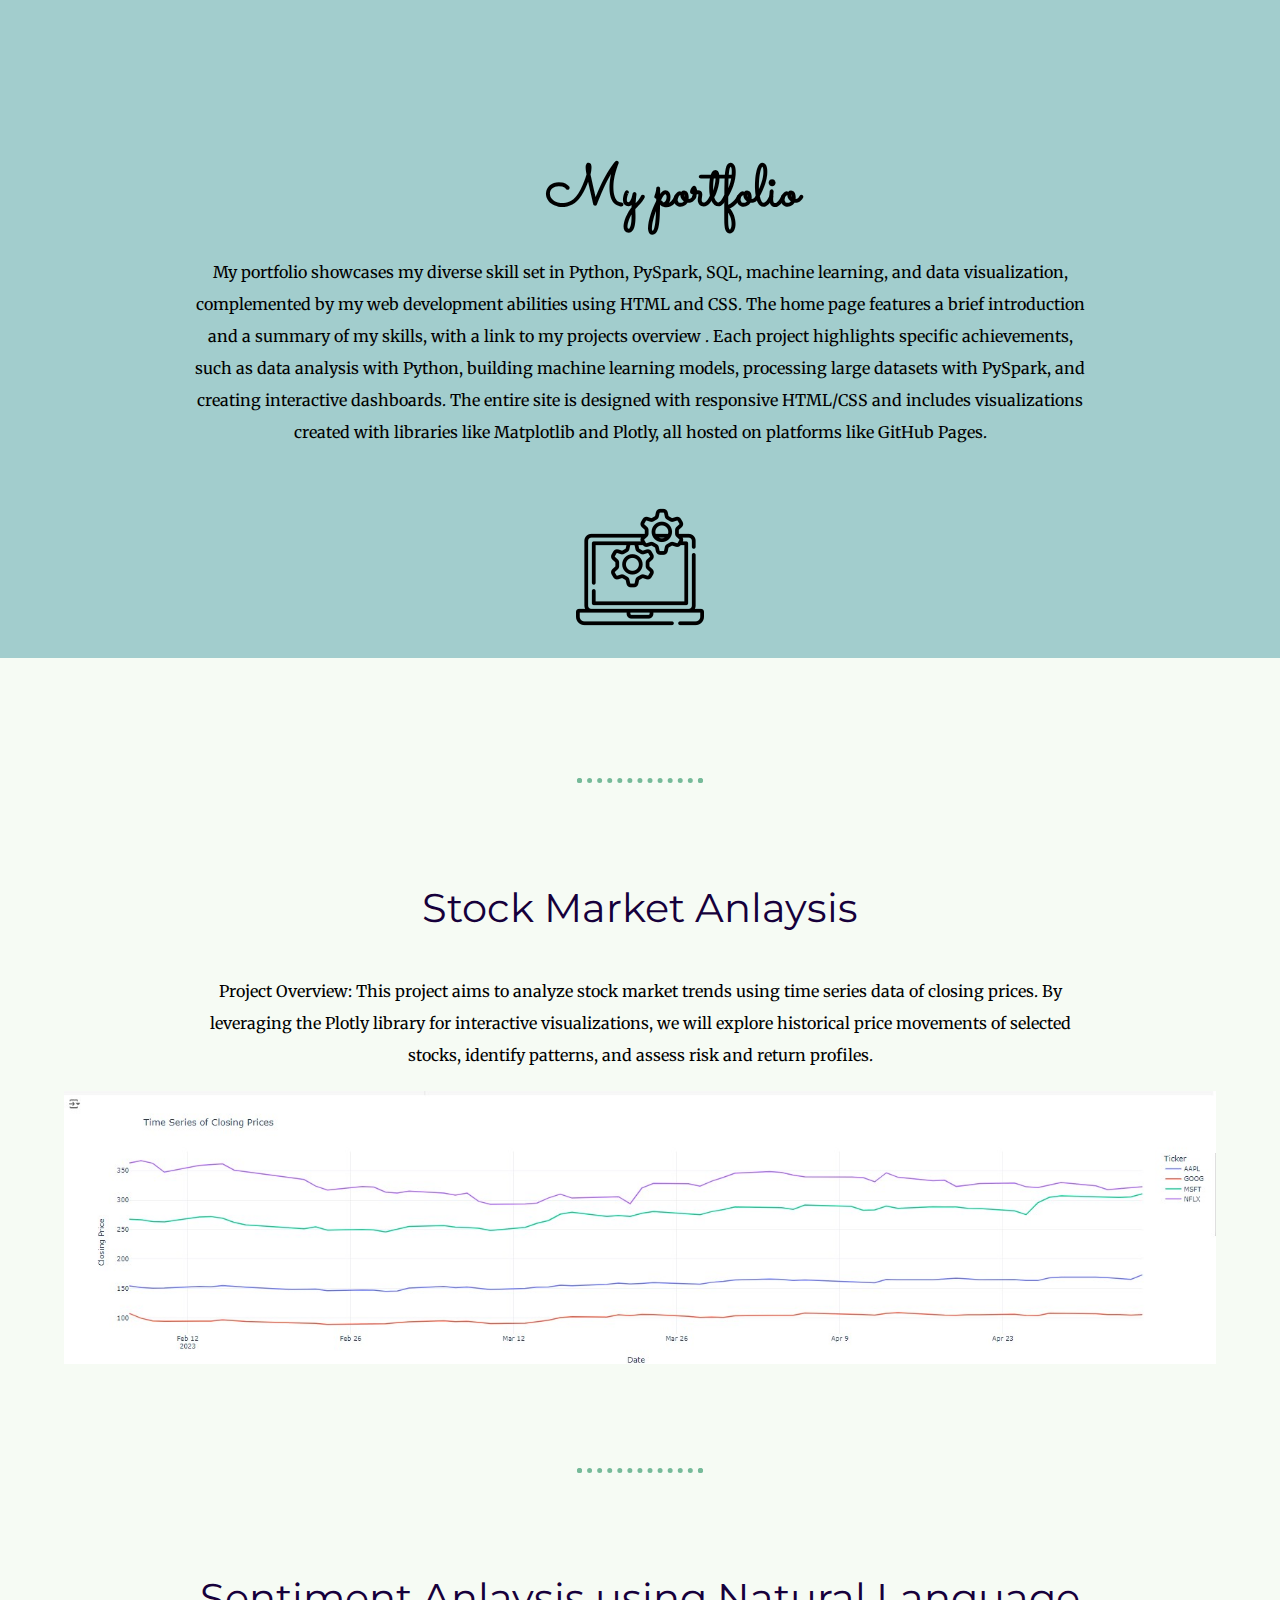
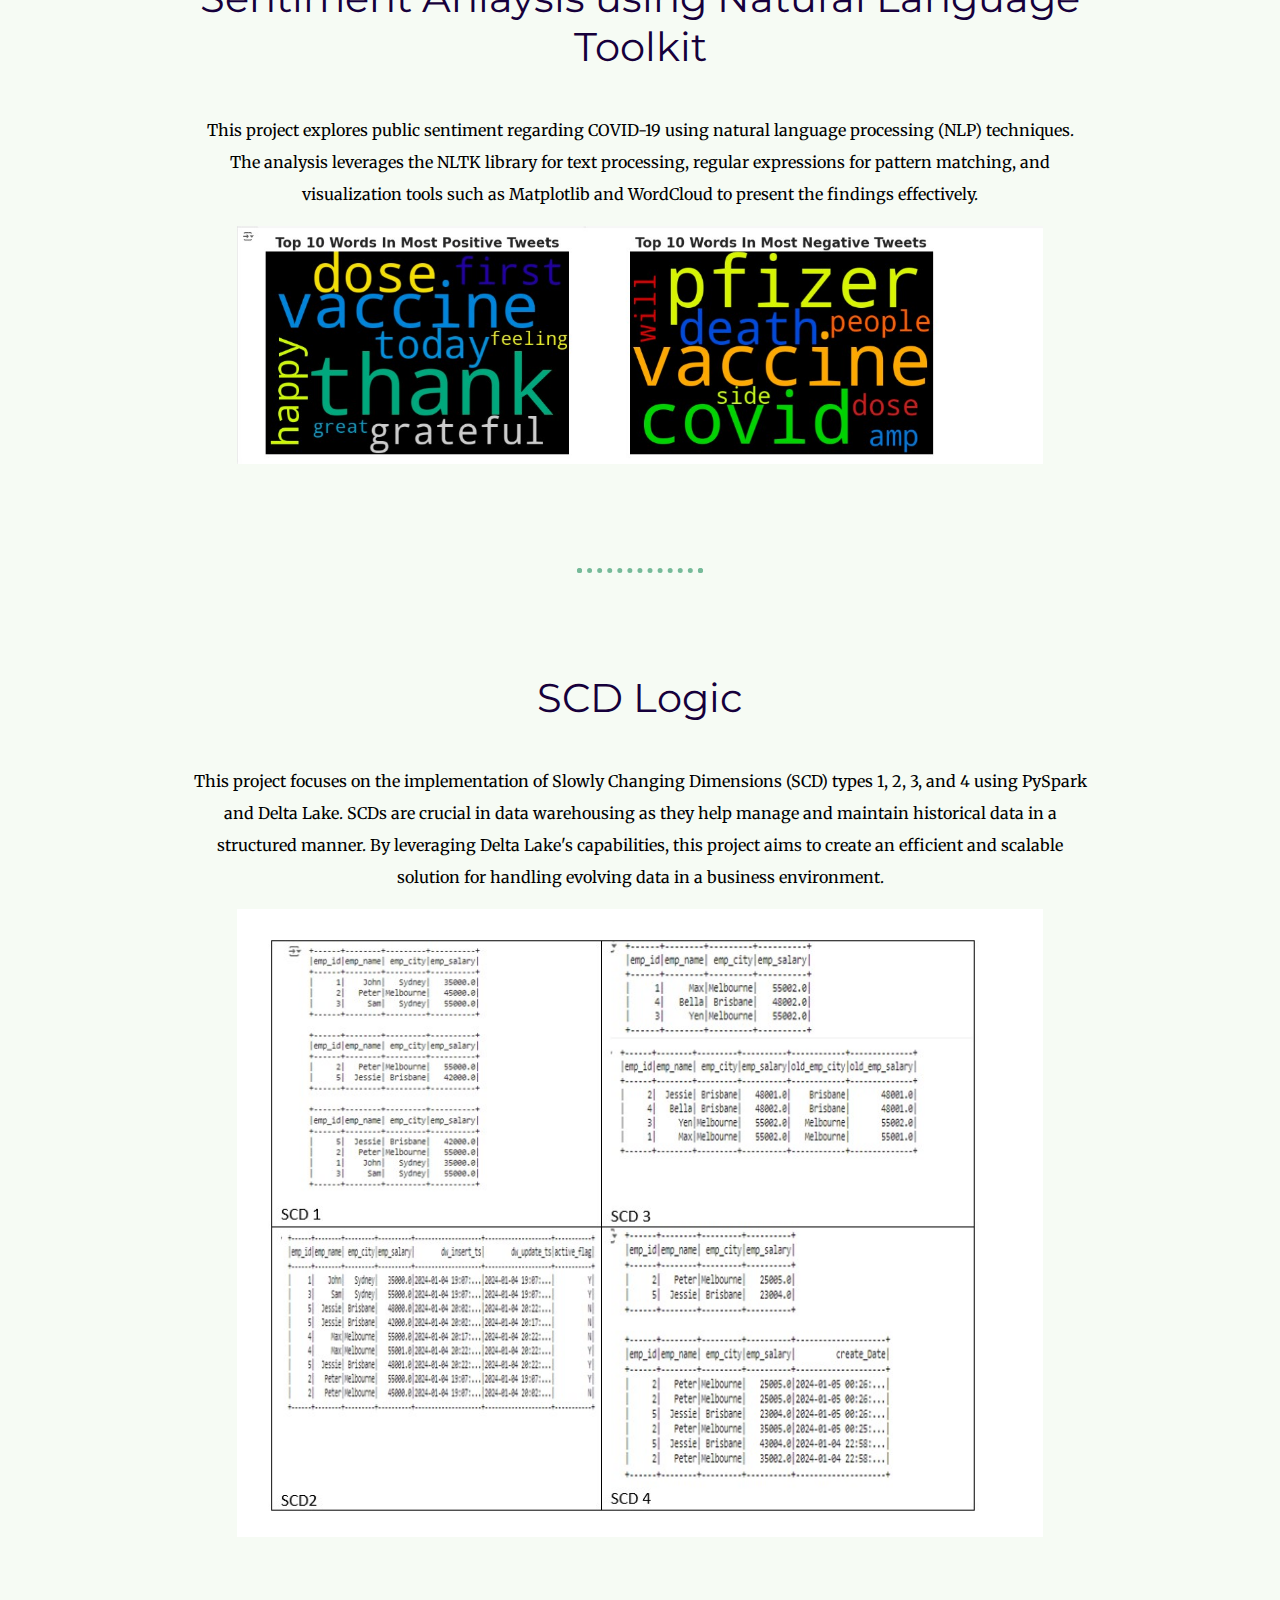
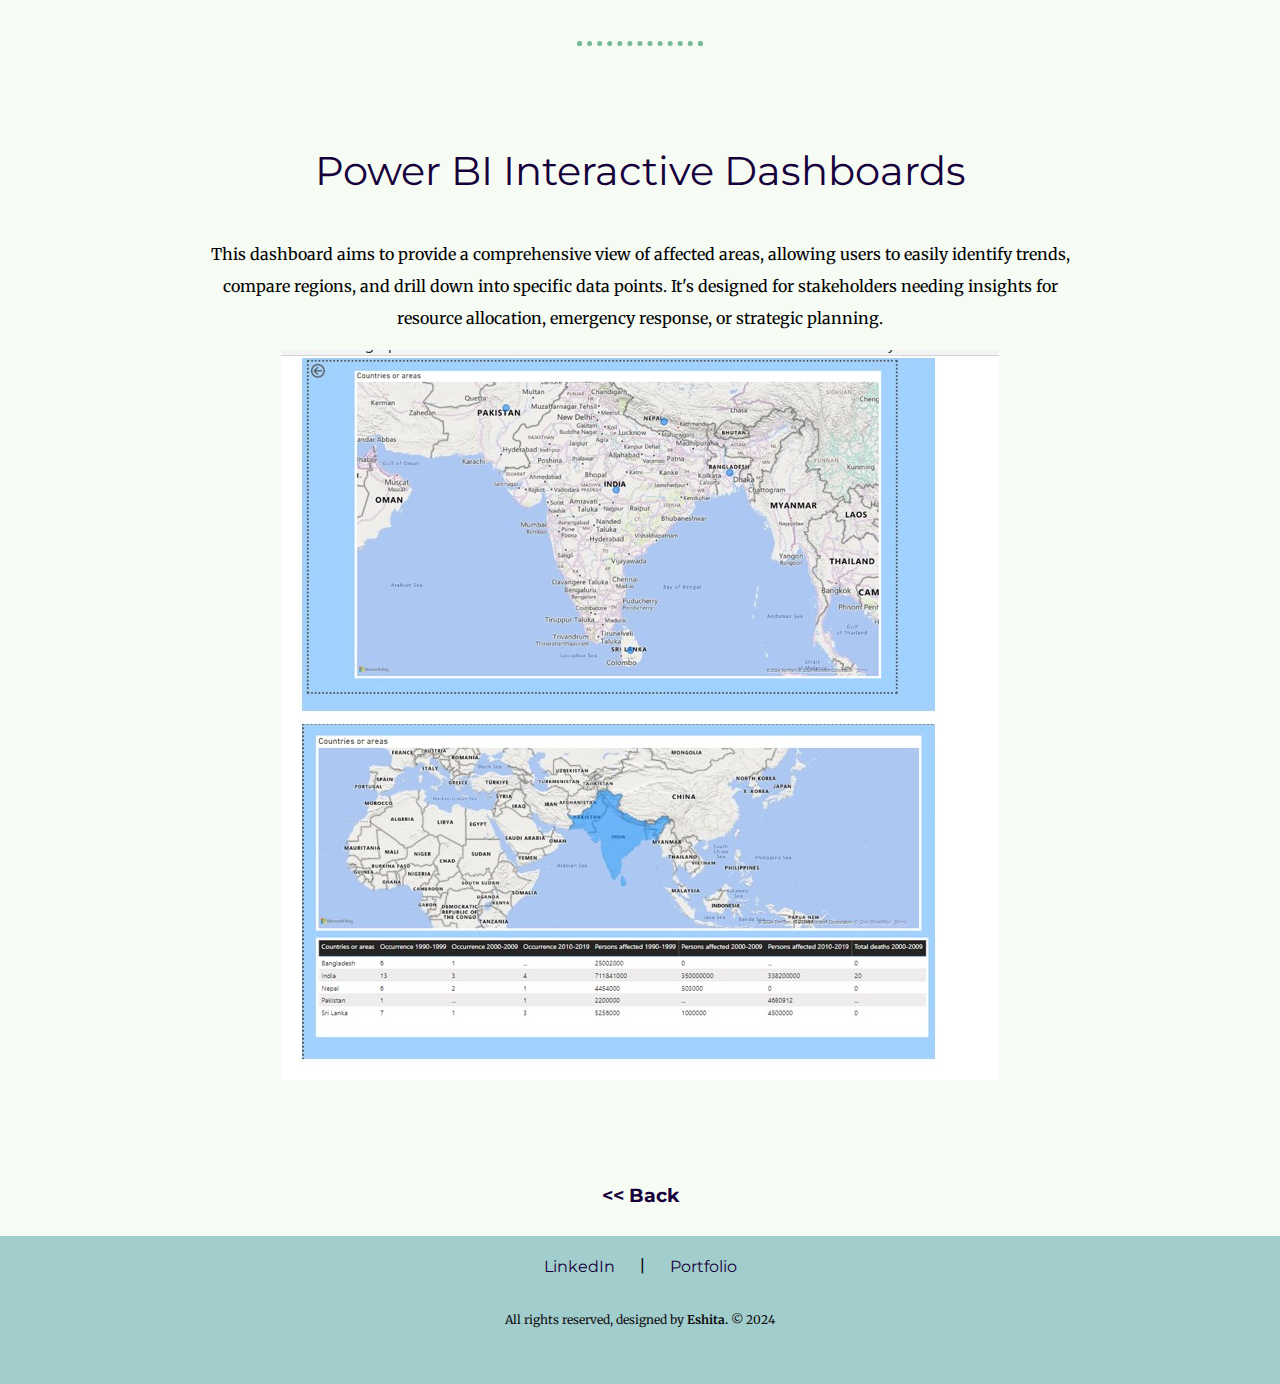
==== commit 09934695: "add changes in front ui" ====
--- a/projects.html
+++ b/projects.html
@@ -68,7 +68,7 @@
       </div>
  
       <div class="contact-me">
-        <a href="index.html"><< Back</a>
+        <h3><a href="index.html"><< Back</a></h3>
       </div>
       
 
